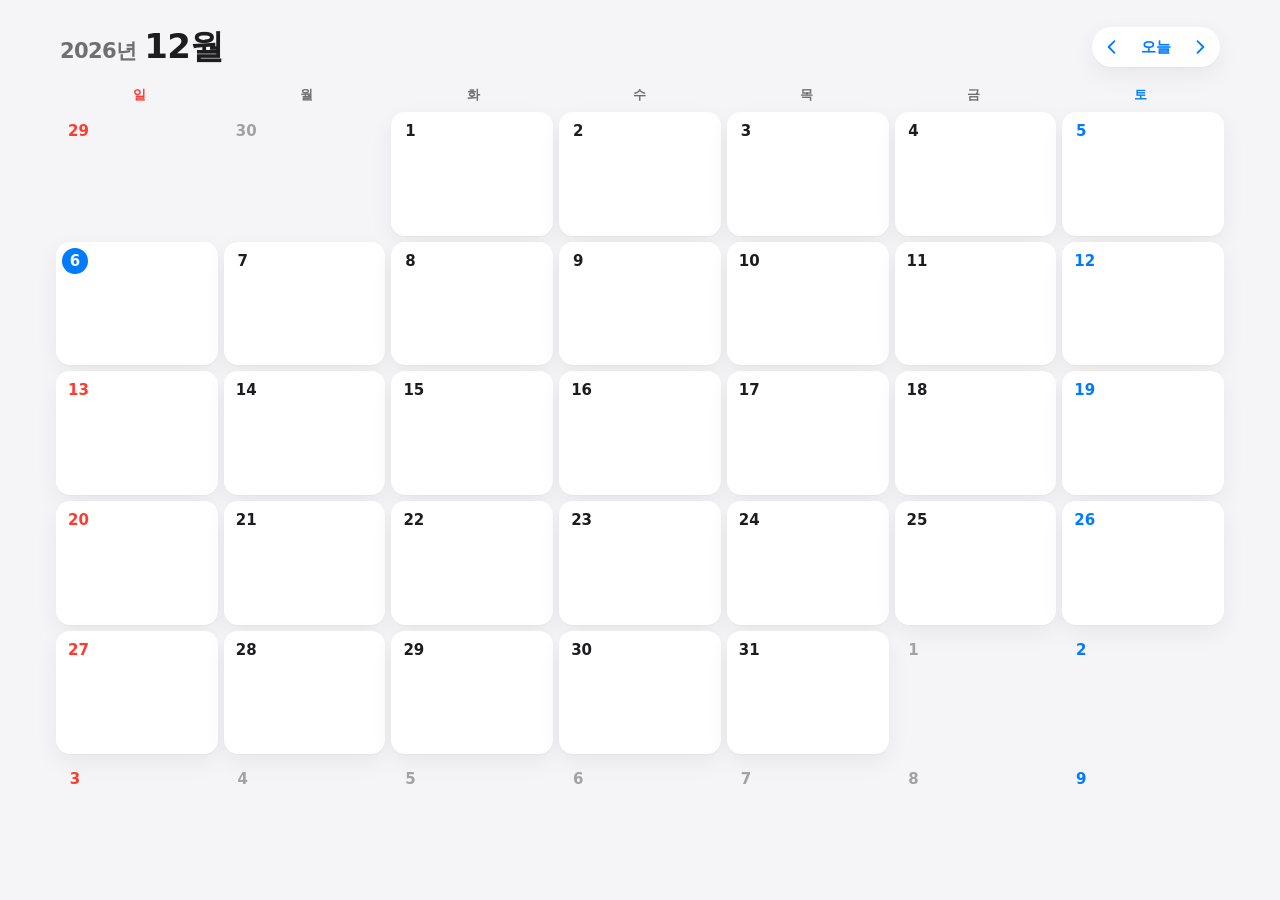
==== index.html @ f5ebaefb "Add Time Table v1: calendar with expanding day timeline and stacks - Month calendar; tapping a date " ====
<!doctype html>
<html lang="ko">
<head>
  <meta charset="utf-8">
  <meta name="viewport" content="width=device-width, initial-scale=1, viewport-fit=cover">
  <meta name="theme-color" content="#f5f5f7" media="(prefers-color-scheme: light)">
  <meta name="theme-color" content="#000000" media="(prefers-color-scheme: dark)">
  <meta name="apple-mobile-web-app-capable" content="yes">
  <meta name="mobile-web-app-capable" content="yes">
  <meta name="apple-mobile-web-app-status-bar-style" content="default">
  <meta name="apple-mobile-web-app-title" content="Time Table">
  <title>Time Table</title>
  <link rel="manifest" href="manifest.webmanifest">
  <link rel="icon" href="icons/icon-192.png" type="image/png">
  <link rel="apple-touch-icon" href="icons/icon-180.png">
  <link rel="stylesheet" href="styles.css">
</head>
<body>
  <!-- 달력 화면 -->
  <main id="calendar" class="calendar">
    <header class="cal-header">
      <h1 class="cal-title"><span id="cal-year"></span><span id="cal-month"></span></h1>
      <div class="segmented" role="group" aria-label="달 이동">
        <button type="button" id="prev-month" class="seg-btn" aria-label="이전 달">
          <svg viewBox="0 0 24 24" aria-hidden="true"><path d="M15 5l-7 7 7 7"/></svg>
        </button>
        <button type="button" id="today-btn" class="seg-btn seg-text">오늘</button>
        <button type="button" id="next-month" class="seg-btn" aria-label="다음 달">
          <svg viewBox="0 0 24 24" aria-hidden="true"><path d="M9 5l7 7-7 7"/></svg>
        </button>
      </div>
    </header>
    <div class="weekdays" aria-hidden="true">
      <span class="sun">일</span><span>월</span><span>화</span><span>수</span><span>목</span><span>금</span><span class="sat">토</span>
    </div>
    <div id="grid" class="grid" role="grid"></div>
  </main>

  <!-- 하루 화면 -->
  <section id="day" class="day" hidden role="dialog" aria-modal="true" aria-labelledby="day-date">
    <div id="day-inner" class="day-inner">
      <header class="day-header">
        <button type="button" id="day-back" class="back-btn">
          <svg viewBox="0 0 24 24" aria-hidden="true"><path d="M15 5l-7 7 7 7"/></svg>
          <span id="day-back-label">달력</span>
        </button>
        <div class="day-nav">
          <button type="button" id="prev-day" class="round-btn" aria-label="전날">
            <svg viewBox="0 0 24 24" aria-hidden="true"><path d="M15 5l-7 7 7 7"/></svg>
          </button>
          <button type="button" id="next-day" class="round-btn" aria-label="다음날">
            <svg viewBox="0 0 24 24" aria-hidden="true"><path d="M9 5l7 7-7 7"/></svg>
          </button>
        </div>
      </header>
      <div class="day-heading">
        <p id="day-weekday" class="day-weekday"></p>
        <h2 id="day-date" class="day-date"></h2>
        <div class="day-meta">
          <label class="pill">
            <span>시작</span>
            <input type="time" id="day-start" step="300">
          </label>
          <span id="day-summary" class="day-summary"></span>
        </div>
      </div>
      <div id="timeline-scroll" class="timeline-scroll">
        <div id="timeline" class="timeline">
          <div id="hours" class="hours"></div>
          <div id="stacks" class="stacks"></div>
          <div id="now-line" class="now-line" hidden></div>
        </div>
      </div>
      <button type="button" id="add-stack" class="fab" aria-label="스택 추가">
        <svg viewBox="0 0 24 24" aria-hidden="true"><path d="M12 5v14M5 12h14"/></svg>
      </button>
    </div>
  </section>

  <!-- 스택 입력 시트 -->
  <div id="sheet-backdrop" class="sheet-backdrop" hidden></div>
  <form id="sheet" class="sheet" hidden autocomplete="off" aria-labelledby="sheet-title">
    <div class="grabber" aria-hidden="true"></div>
    <header class="sheet-header">
      <button type="button" id="sheet-cancel" class="text-btn">취소</button>
      <h3 id="sheet-title">새 스택</h3>
      <button type="submit" id="sheet-save" class="text-btn strong">추가</button>
    </header>

    <div class="group">
      <input id="stack-name" class="name-input" maxlength="40" placeholder="일정 이름" enterkeyhint="done" required>
    </div>

    <p class="group-label">걸리는 시간</p>
    <div class="group">
      <div class="duration">
        <button type="button" id="dur-minus" class="round-btn" aria-label="5분 줄이기">
          <svg viewBox="0 0 24 24" aria-hidden="true"><path d="M5 12h14"/></svg>
        </button>
        <output id="dur-out" class="dur-out" aria-live="polite"></output>
        <button type="button" id="dur-plus" class="round-btn" aria-label="5분 늘리기">
          <svg viewBox="0 0 24 24" aria-hidden="true"><path d="M12 5v14M5 12h14"/></svg>
        </button>
      </div>
      <div id="dur-chips" class="chips"></div>
    </div>

    <p class="group-label">색상</p>
    <div class="group">
      <div id="colors" class="colors" role="radiogroup" aria-label="색상"></div>
    </div>

    <div id="edit-actions" class="edit-actions" hidden>
      <div class="group row">
        <button type="button" id="move-up" class="row-btn">위로 옮기기</button>
        <button type="button" id="move-down" class="row-btn">아래로 옮기기</button>
      </div>
      <div class="group">
        <button type="button" id="delete-stack" class="row-btn danger">스택 삭제</button>
      </div>
    </div>
  </form>

  <script src="store.js"></script>
  <script src="app.js"></script>
</body>
</html>
---- styles.css ----
:root {
  --bg: #f5f5f7;
  --surface: #ffffff;
  --surface-2: #f2f2f7;
  --text: #1d1d1f;
  --text-2: #6e6e73;
  --text-3: #a1a1a6;
  --line: rgba(60, 60, 67, 0.12);
  --line-strong: rgba(60, 60, 67, 0.22);
  --accent: #007aff;
  --danger: #ff3b30;
  --sun: #ff3b30;
  --sat: #007aff;
  --shadow: 0 1px 2px rgba(0, 0, 0, 0.04), 0 8px 24px rgba(0, 0, 0, 0.06);
  --shadow-lg: 0 10px 40px rgba(0, 0, 0, 0.18);
  --glass: rgba(255, 255, 255, 0.72);
  --backdrop: rgba(0, 0, 0, 0.25);

  --r-sm: 10px;
  --r-md: 14px;
  --r-lg: 20px;
  --r-xl: 28px;

  --hour: 64px;
  --gutter: 58px;

  --safe-t: env(safe-area-inset-top, 0px);
  --safe-b: env(safe-area-inset-bottom, 0px);
  --safe-l: env(safe-area-inset-left, 0px);
  --safe-r: env(safe-area-inset-right, 0px);

  color-scheme: light dark;
}

@media (prefers-color-scheme: dark) {
  :root {
    --bg: #000000;
    --surface: #1c1c1e;
    --surface-2: #2c2c2e;
    --text: #f5f5f7;
    --text-2: #98989d;
    --text-3: #636366;
    --line: rgba(84, 84, 88, 0.45);
    --line-strong: rgba(84, 84, 88, 0.7);
    --accent: #0a84ff;
    --danger: #ff453a;
    --sun: #ff453a;
    --sat: #0a84ff;
    --shadow: 0 1px 2px rgba(0, 0, 0, 0.4), 0 8px 24px rgba(0, 0, 0, 0.3);
    --shadow-lg: 0 10px 40px rgba(0, 0, 0, 0.6);
    --glass: rgba(28, 28, 30, 0.72);
    --backdrop: rgba(0, 0, 0, 0.5);
  }
}

* { box-sizing: border-box; }

html, body {
  margin: 0;
  height: 100%;
  background: var(--bg);
  color: var(--text);
  font-family: -apple-system, BlinkMacSystemFont, "SF Pro Text", "Apple SD Gothic Neo", "Pretendard", "Malgun Gothic", system-ui, sans-serif;
  -webkit-font-smoothing: antialiased;
  -webkit-tap-highlight-color: transparent;
  overscroll-behavior: none;
}

body { overflow: hidden; }

button, input, output {
  font: inherit;
  color: inherit;
}

button {
  border: 0;
  background: none;
  padding: 0;
  cursor: pointer;
  touch-action: manipulation;
}

svg {
  width: 20px;
  height: 20px;
  fill: none;
  stroke: currentColor;
  stroke-width: 2.2;
  stroke-linecap: round;
  stroke-linejoin: round;
}

[hidden] { display: none !important; }

/* ───────── 달력 ───────── */

.calendar {
  position: fixed;
  inset: 0;
  display: flex;
  flex-direction: column;
  padding: calc(var(--safe-t) + 20px) calc(var(--safe-r) + 16px) calc(var(--safe-b) + 16px) calc(var(--safe-l) + 16px);
  max-width: 1200px;
  margin: 0 auto;
  transform-origin: 50% 40%;
}

.cal-header {
  display: flex;
  align-items: center;
  justify-content: space-between;
  gap: 12px;
  padding: 4px 4px 16px;
}

.cal-title {
  margin: 0;
  font-size: 34px;
  font-weight: 700;
  letter-spacing: -0.02em;
  display: flex;
  align-items: baseline;
  gap: 8px;
}

#cal-year {
  color: var(--text-2);
  font-weight: 600;
  font-size: 0.62em;
}

.segmented {
  display: flex;
  align-items: center;
  background: var(--surface);
  border-radius: 999px;
  box-shadow: var(--shadow);
  padding: 3px;
}

.seg-btn {
  height: 34px;
  min-width: 34px;
  border-radius: 999px;
  display: grid;
  place-items: center;
  color: var(--accent);
  transition: background-color 0.2s, transform 0.2s;
}
.seg-btn:active { transform: scale(0.92); background: var(--surface-2); }
.seg-text { padding: 0 12px; font-weight: 600; font-size: 15px; }

.weekdays {
  display: grid;
  grid-template-columns: repeat(7, 1fr);
  padding: 0 0 8px;
  font-size: 13px;
  font-weight: 600;
  color: var(--text-2);
  text-align: center;
}
.weekdays .sun { color: var(--sun); }
.weekdays .sat { color: var(--sat); }

.grid {
  flex: 1;
  min-height: 0;
  display: grid;
  grid-template-columns: repeat(7, 1fr);
  grid-template-rows: repeat(6, 1fr);
  gap: 6px;
}

.cell {
  position: relative;
  min-width: 0;
  min-height: 0;
  display: flex;
  flex-direction: column;
  align-items: stretch;
  gap: 3px;
  padding: 6px;
  border-radius: var(--r-md);
  background: var(--surface);
  box-shadow: var(--shadow);
  text-align: left;
  overflow: hidden;
  transition: transform 0.25s cubic-bezier(0.32, 0.72, 0, 1), box-shadow 0.25s;
}
.cell:hover { box-shadow: 0 2px 4px rgba(0,0,0,0.05), 0 12px 28px rgba(0,0,0,0.1); }
.cell:active { transform: scale(0.95); }
.cell.outside { background: transparent; box-shadow: none; }
.cell.outside .num { color: var(--text-3); }
.cell.outside:hover { background: var(--surface); }

.num {
  align-self: flex-start;
  min-width: 26px;
  height: 26px;
  padding: 0 6px;
  border-radius: 999px;
  display: grid;
  place-items: center;
  font-size: 15px;
  font-weight: 600;
  font-variant-numeric: tabular-nums;
}
.cell.sun .num { color: var(--sun); }
.cell.sat .num { color: var(--sat); }
.cell.today .num { background: var(--accent); color: #fff; }
.cell.outside.today .num { opacity: 0.6; }

.chips-mini {
  flex: 1;
  display: flex;
  flex-direction: column;
  gap: 2px;
  min-height: 0;
  overflow: hidden;
}

.mini {
  display: flex;
  align-items: center;
  gap: 4px;
  font-size: 11px;
  line-height: 16px;
  padding: 0 5px;
  border-radius: 5px;
  background: color-mix(in srgb, var(--c) 16%, transparent);
  color: color-mix(in srgb, var(--c) 70%, var(--text));
  white-space: nowrap;
  overflow: hidden;
  text-overflow: ellipsis;
  flex-shrink: 0;
}
.mini-more { font-size: 11px; color: var(--text-2); padding-left: 5px; }

.dots { display: none; gap: 3px; justify-content: center; flex-wrap: wrap; }
.dot { width: 6px; height: 6px; border-radius: 50%; background: var(--c); }

@media (max-width: 640px) {
  .cal-title { font-size: 30px; }
  .grid { gap: 4px; }
  .cell { padding: 5px 2px; align-items: center; border-radius: 12px; }
  .num { align-self: center; font-size: 16px; }
  .chips-mini { display: none; }
  .dots { display: flex; }
}

/* ───────── 하루 화면 ───────── */

.day {
  position: fixed;
  inset: 0;
  z-index: 10;
  background: var(--surface);
  will-change: clip-path;
}

@media (min-width: 900px) {
  .day {
    inset: 20px;
    max-width: 920px;
    margin: 0 auto;
    border-radius: var(--r-xl);
    box-shadow: var(--shadow-lg);
    overflow: hidden;
  }
}

.day-inner {
  position: absolute;
  inset: 0;
  display: flex;
  flex-direction: column;
  will-change: transform, opacity;
}

.day-header {
  display: flex;
  align-items: center;
  justify-content: space-between;
  padding: calc(var(--safe-t) + 10px) calc(var(--safe-r) + 12px) 0 calc(var(--safe-l) + 8px);
}

.back-btn {
  display: flex;
  align-items: center;
  gap: 2px;
  height: 40px;
  padding: 0 10px 0 4px;
  border-radius: 999px;
  color: var(--accent);
  font-size: 17px;
  transition: background-color 0.2s;
}
.back-btn svg { width: 24px; height: 24px; }
.back-btn:active { background: var(--surface-2); }

.day-nav { display: flex; gap: 8px; }

.round-btn {
  width: 36px;
  height: 36px;
  border-radius: 50%;
  display: grid;
  place-items: center;
  background: var(--surface-2);
  color: var(--accent);
  transition: transform 0.2s cubic-bezier(0.32, 0.72, 0, 1), background-color 0.2s;
}
.round-btn:active { transform: scale(0.88); }
.round-btn:disabled { color: var(--text-3); cursor: default; }

.day-heading {
  padding: 6px calc(var(--safe-r) + 20px) 14px calc(var(--safe-l) + 20px);
  border-bottom: 1px solid var(--line);
}

.day-weekday {
  margin: 0;
  font-size: 15px;
  font-weight: 600;
  color: var(--accent);
}
.day-weekday.sun { color: var(--sun); }

.day-date {
  margin: 2px 0 10px;
  font-size: 32px;
  font-weight: 700;
  letter-spacing: -0.02em;
}

.day-meta {
  display: flex;
  align-items: center;
  gap: 10px;
  flex-wrap: wrap;
  font-size: 14px;
  color: var(--text-2);
}

.pill {
  display: inline-flex;
  align-items: center;
  gap: 6px;
  height: 32px;
  padding: 0 4px 0 12px;
  border-radius: 999px;
  background: var(--surface-2);
  color: var(--text-2);
  font-weight: 500;
}
.pill input {
  border: 0;
  background: transparent;
  color: var(--text);
  font-weight: 600;
  font-size: 16px;
  font-variant-numeric: tabular-nums;
  padding: 0 6px;
  height: 28px;
  border-radius: 999px;
  outline: none;
}
.pill input:focus-visible { background: var(--surface); }

.timeline-scroll {
  position: relative;
  flex: 1;
  min-height: 0;
  overflow-y: auto;
  -webkit-overflow-scrolling: touch;
  overscroll-behavior: contain;
}

.timeline {
  position: relative;
  margin: 0 calc(var(--safe-r) + 12px) 0 calc(var(--safe-l) + 0px);
  padding-bottom: calc(var(--safe-b) + 110px);
}

.hours { position: relative; }

.hour {
  position: relative;
  height: var(--hour);
}
.hour::before {
  content: "";
  position: absolute;
  left: var(--gutter);
  right: 0;
  top: 0;
  border-top: 1px solid var(--line);
}
.hour::after {
  content: "";
  position: absolute;
  left: var(--gutter);
  right: 0;
  top: 50%;
  border-top: 1px dashed var(--line);
  opacity: 0.6;
}
.hour span {
  position: absolute;
  top: -8px;
  left: 0;
  width: calc(var(--gutter) - 10px);
  text-align: right;
  font-size: 12px;
  font-weight: 500;
  color: var(--text-3);
  font-variant-numeric: tabular-nums;
}
.hour:first-child span { top: 2px; }

.stacks {
  position: absolute;
  top: 0;
  left: calc(var(--gutter) + 6px);
  right: 0;
}

.stack {
  position: absolute;
  left: 0;
  right: 0;
  padding: 2px 0;
  transition: top 0.45s cubic-bezier(0.32, 0.72, 0, 1), height 0.45s cubic-bezier(0.32, 0.72, 0, 1);
}

.stack-card {
  position: relative;
  width: 100%;
  height: 100%;
  display: flex;
  flex-direction: column;
  justify-content: flex-start;
  gap: 1px;
  padding: 6px 12px 6px 14px;
  border-radius: var(--r-sm);
  background: color-mix(in srgb, var(--c) 18%, var(--surface));
  color: color-mix(in srgb, var(--c) 62%, var(--text));
  text-align: left;
  overflow: hidden;
  transition: transform 0.25s cubic-bezier(0.32, 0.72, 0, 1), filter 0.2s;
}
.stack-card::before {
  content: "";
  position: absolute;
  left: 4px;
  top: 4px;
  bottom: 4px;
  width: 4px;
  border-radius: 4px;
  background: var(--c);
}
.stack-card:hover { filter: brightness(0.98); }
.stack-card:active { transform: scale(0.98); }

.stack-name {
  font-size: 15px;
  font-weight: 600;
  line-height: 1.25;
  white-space: nowrap;
  overflow: hidden;
  text-overflow: ellipsis;
}
.stack-time {
  font-size: 12px;
  font-weight: 500;
  opacity: 0.8;
  font-variant-numeric: tabular-nums;
  white-space: nowrap;
}
.stack.compact .stack-card {
  flex-direction: row;
  align-items: center;
  gap: 8px;
  padding-top: 0;
  padding-bottom: 0;
}
.stack.compact .stack-name { font-size: 13px; }
.stack.tiny .stack-time { display: none; }
.stack.tiny .stack-name { font-size: 12px; line-height: 1; }

.now-line {
  position: absolute;
  left: calc(var(--gutter) - 4px);
  right: 0;
  height: 0;
  border-top: 2px solid var(--danger);
  z-index: 2;
  pointer-events: none;
}
.now-line::before {
  content: "";
  position: absolute;
  left: -4px;
  top: -6px;
  width: 10px;
  height: 10px;
  border-radius: 50%;
  background: var(--danger);
}

.empty-hint {
  position: absolute;
  left: 0;
  right: 0;
  padding: 14px;
  border: 1.5px dashed var(--line-strong);
  border-radius: var(--r-sm);
  color: var(--text-2);
  font-size: 14px;
  text-align: center;
}

.fab {
  position: absolute;
  right: calc(var(--safe-r) + 20px);
  bottom: calc(var(--safe-b) + 24px);
  width: 60px;
  height: 60px;
  border-radius: 50%;
  display: grid;
  place-items: center;
  background: var(--accent);
  color: #fff;
  box-shadow: 0 6px 20px color-mix(in srgb, var(--accent) 45%, transparent);
  transition: transform 0.3s cubic-bezier(0.32, 0.72, 0, 1);
  z-index: 3;
}
.fab svg { width: 28px; height: 28px; stroke-width: 2.6; }
.fab:hover { transform: scale(1.05); }
.fab:active { transform: scale(0.9); }

/* ───────── 시트 ───────── */

.sheet-backdrop {
  position: fixed;
  inset: 0;
  z-index: 20;
  background: var(--backdrop);
}

.sheet {
  position: fixed;
  z-index: 21;
  left: 0;
  right: 0;
  bottom: 0;
  max-width: 520px;
  margin: 0 auto;
  max-height: calc(100% - var(--safe-t) - 24px);
  overflow-y: auto;
  padding: 8px calc(var(--safe-r) + 16px) calc(var(--safe-b) + 20px) calc(var(--safe-l) + 16px);
  background: var(--bg);
  border-radius: var(--r-xl) var(--r-xl) 0 0;
  box-shadow: var(--shadow-lg);
  will-change: transform;
}

@media (min-width: 640px) {
  .sheet {
    top: 50%;
    bottom: auto;
    border-radius: var(--r-xl);
    padding-bottom: 20px;
    transform: translateY(-50%);
  }
  .grabber { display: none; }
}

.grabber {
  width: 36px;
  height: 5px;
  margin: 0 auto 6px;
  border-radius: 3px;
  background: var(--line-strong);
}

.sheet-header {
  display: grid;
  grid-template-columns: 1fr auto 1fr;
  align-items: center;
  padding: 6px 0 14px;
}
.sheet-header h3 {
  margin: 0;
  font-size: 17px;
  font-weight: 600;
}
.text-btn {
  justify-self: start;
  height: 36px;
  padding: 0 4px;
  color: var(--accent);
  font-size: 17px;
}
.text-btn.strong { justify-self: end; font-weight: 600; }
.text-btn:disabled { color: var(--text-3); cursor: default; }

.group {
  background: var(--surface);
  border-radius: var(--r-md);
  padding: 12px;
  margin-bottom: 14px;
}
.group.row { display: flex; padding: 0; }
.group.row .row-btn + .row-btn { border-left: 1px solid var(--line); }

.group-label {
  margin: 0 0 6px 14px;
  font-size: 13px;
  color: var(--text-2);
}

.name-input {
  width: 100%;
  border: 0;
  background: transparent;
  font-size: 17px;
  padding: 4px 2px;
  outline: none;
}
.name-input::placeholder { color: var(--text-3); }

.duration {
  display: flex;
  align-items: center;
  justify-content: space-between;
  gap: 12px;
  padding: 2px 0 12px;
}
.dur-out {
  font-size: 28px;
  font-weight: 700;
  letter-spacing: -0.01em;
  font-variant-numeric: tabular-nums;
}

.chips {
  display: flex;
  flex-wrap: wrap;
  gap: 6px;
}
.chip {
  height: 32px;
  padding: 0 12px;
  border-radius: 999px;
  background: var(--surface-2);
  font-size: 14px;
  font-weight: 500;
  transition: background-color 0.2s, color 0.2s, transform 0.2s cubic-bezier(0.32, 0.72, 0, 1);
}
.chip:active { transform: scale(0.93); }
.chip[aria-pressed="true"] { background: var(--accent); color: #fff; }

.colors {
  display: flex;
  flex-wrap: wrap;
  gap: 12px;
  justify-content: space-between;
}
.swatch {
  width: 32px;
  height: 32px;
  border-radius: 50%;
  background: var(--c);
  position: relative;
  transition: transform 0.25s cubic-bezier(0.32, 0.72, 0, 1);
}
.swatch:active { transform: scale(0.88); }
.swatch[aria-checked="true"]::after {
  content: "";
  position: absolute;
  inset: -4px;
  border-radius: 50%;
  border: 2.5px solid var(--c);
}

.row-btn {
  flex: 1;
  width: 100%;
  height: 46px;
  font-size: 16px;
  color: var(--accent);
  border-radius: var(--r-md);
}
.row-btn:active { background: var(--surface-2); }
.row-btn:disabled { color: var(--text-3); }
.row-btn.danger { color: var(--danger); font-weight: 500; }

@media (prefers-reduced-motion: reduce) {
  *, *::before, *::after { transition-duration: 0.01ms !important; }
}
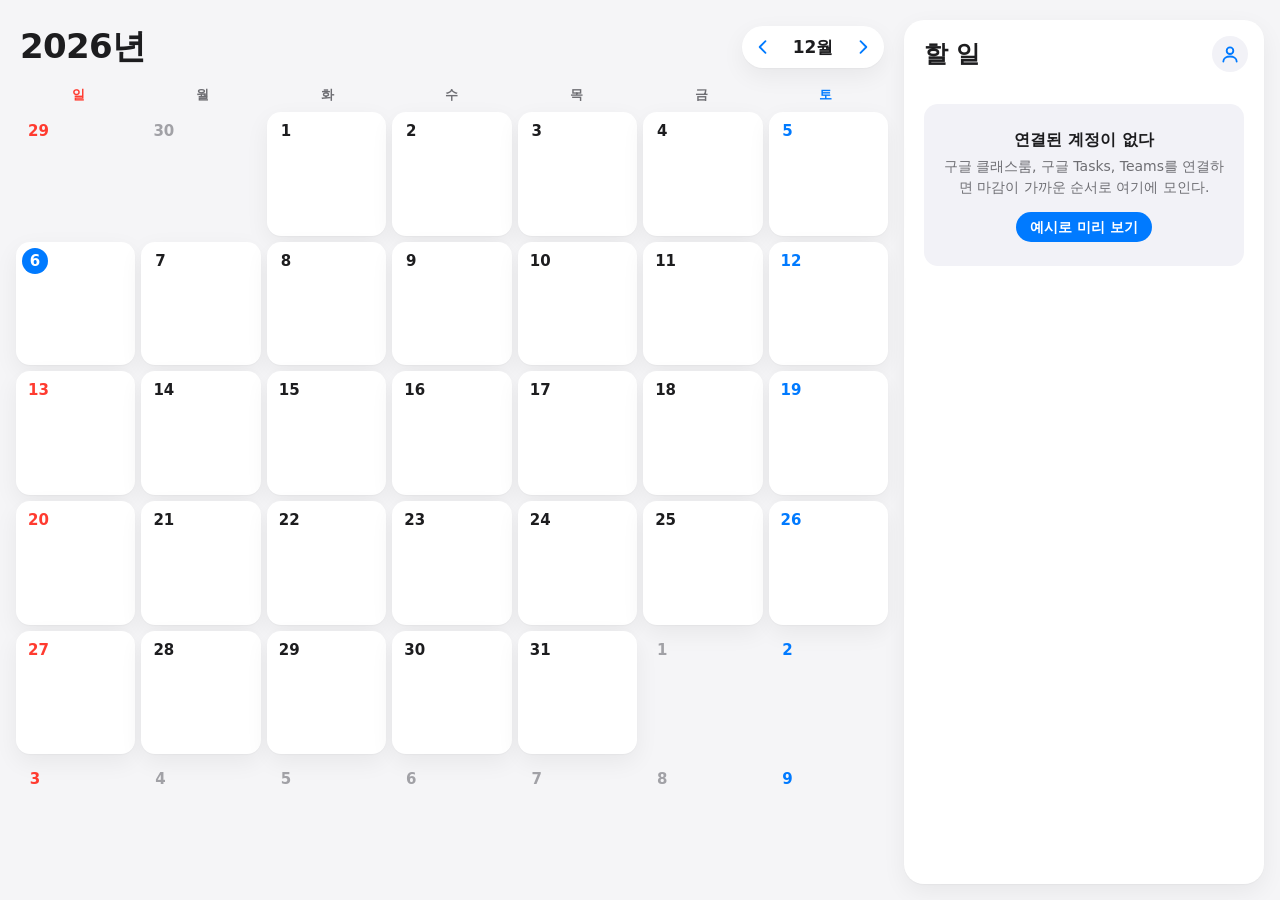
==== commit c1a1d14f: "Rework UI: split layout, floating day window, draggable stacks, wheel pickers - Calendar on the left" ====
--- a/index.html
+++ b/index.html
@@ -16,66 +16,97 @@
   <link rel="stylesheet" href="styles.css">
 </head>
 <body>
-  <!-- 달력 화면 -->
-  <main id="calendar" class="calendar">
-    <header class="cal-header">
-      <h1 class="cal-title"><span id="cal-year"></span><span id="cal-month"></span></h1>
-      <div class="segmented" role="group" aria-label="달 이동">
-        <button type="button" id="prev-month" class="seg-btn" aria-label="이전 달">
-          <svg viewBox="0 0 24 24" aria-hidden="true"><path d="M15 5l-7 7 7 7"/></svg>
-        </button>
-        <button type="button" id="today-btn" class="seg-btn seg-text">오늘</button>
-        <button type="button" id="next-month" class="seg-btn" aria-label="다음 달">
-          <svg viewBox="0 0 24 24" aria-hidden="true"><path d="M9 5l7 7-7 7"/></svg>
-        </button>
-      </div>
-    </header>
-    <div class="weekdays" aria-hidden="true">
-      <span class="sun">일</span><span>월</span><span>화</span><span>수</span><span>목</span><span>금</span><span class="sat">토</span>
-    </div>
-    <div id="grid" class="grid" role="grid"></div>
-  </main>
-
-  <!-- 하루 화면 -->
-  <section id="day" class="day" hidden role="dialog" aria-modal="true" aria-labelledby="day-date">
-    <div id="day-inner" class="day-inner">
-      <header class="day-header">
-        <button type="button" id="day-back" class="back-btn">
-          <svg viewBox="0 0 24 24" aria-hidden="true"><path d="M15 5l-7 7 7 7"/></svg>
-          <span id="day-back-label">달력</span>
-        </button>
-        <div class="day-nav">
-          <button type="button" id="prev-day" class="round-btn" aria-label="전날">
+  <div id="app" class="app" data-tab="calendar">
+    <!-- 왼쪽: 달력 -->
+    <main id="calendar" class="pane calendar">
+      <header class="cal-header">
+        <h1 id="cal-year" class="cal-title"></h1>
+        <div class="segmented" role="group" aria-label="달 이동">
+          <button type="button" id="prev-month" class="seg-btn" aria-label="이전 달">
             <svg viewBox="0 0 24 24" aria-hidden="true"><path d="M15 5l-7 7 7 7"/></svg>
           </button>
-          <button type="button" id="next-day" class="round-btn" aria-label="다음날">
+          <button type="button" id="month-label" class="seg-btn seg-text" title="이번 달로"></button>
+          <button type="button" id="next-month" class="seg-btn" aria-label="다음 달">
             <svg viewBox="0 0 24 24" aria-hidden="true"><path d="M9 5l7 7-7 7"/></svg>
           </button>
         </div>
       </header>
-      <div class="day-heading">
-        <p id="day-weekday" class="day-weekday"></p>
-        <h2 id="day-date" class="day-date"></h2>
-        <div class="day-meta">
-          <label class="pill">
-            <span>시작</span>
-            <input type="time" id="day-start" step="300">
-          </label>
-          <span id="day-summary" class="day-summary"></span>
-        </div>
+      <div class="weekdays" aria-hidden="true">
+        <span class="sun">일</span><span>월</span><span>화</span><span>수</span><span>목</span><span>금</span><span class="sat">토</span>
       </div>
+      <div id="grid" class="grid" role="grid"></div>
+    </main>
+
+    <!-- 오른쪽: 할 일 -->
+    <aside id="tasks" class="pane tasks">
+      <header class="tasks-header">
+        <h2 class="tasks-title">할 일</h2>
+        <button type="button" id="accounts-btn" class="round-btn" aria-label="계정 연결" aria-expanded="false">
+          <svg viewBox="0 0 24 24" aria-hidden="true"><circle cx="12" cy="8" r="4"/><path d="M4 21c0-4 4-6 8-6s8 2 8 6"/></svg>
+        </button>
+      </header>
+      <div id="accounts" class="accounts" hidden></div>
+      <div id="task-list" class="task-list"></div>
+    </aside>
+  </div>
+
+  <!-- 폰에서 왼쪽/오른쪽 전환 -->
+  <nav class="tabbar" role="tablist" aria-label="화면 전환">
+    <button type="button" role="tab" data-tab="calendar" aria-selected="true">캘린더</button>
+    <button type="button" role="tab" data-tab="tasks" aria-selected="false">할 일</button>
+  </nav>
+
+  <!-- 하루 시간표 창 -->
+  <section id="win" class="win" hidden role="dialog" aria-labelledby="win-date">
+    <header id="win-titlebar" class="win-titlebar">
+      <div class="win-nav">
+        <button type="button" id="prev-day" class="tb-btn" aria-label="전날">
+          <svg viewBox="0 0 24 24" aria-hidden="true"><path d="M15 5l-7 7 7 7"/></svg>
+        </button>
+        <button type="button" id="next-day" class="tb-btn" aria-label="다음날">
+          <svg viewBox="0 0 24 24" aria-hidden="true"><path d="M9 5l7 7-7 7"/></svg>
+        </button>
+      </div>
+      <div class="win-heading">
+        <h2 id="win-date" class="win-date"></h2>
+        <p id="win-summary" class="win-summary"></p>
+      </div>
+      <div class="win-controls">
+        <button type="button" id="win-min" class="tb-btn" aria-label="최소화" title="최소화">
+          <svg viewBox="0 0 24 24" aria-hidden="true"><path d="M6 12h12"/></svg>
+        </button>
+        <button type="button" id="win-close" class="tb-btn close" aria-label="닫기" title="닫기">
+          <svg viewBox="0 0 24 24" aria-hidden="true"><path d="M7 7l10 10M17 7L7 17"/></svg>
+        </button>
+      </div>
+    </header>
+    <div id="win-body" class="win-body">
       <div id="timeline-scroll" class="timeline-scroll">
         <div id="timeline" class="timeline">
           <div id="hours" class="hours"></div>
           <div id="stacks" class="stacks"></div>
+          <div id="deadlines" class="deadlines"></div>
           <div id="now-line" class="now-line" hidden></div>
         </div>
       </div>
+      <div id="drag-tip" class="drag-tip" hidden></div>
       <button type="button" id="add-stack" class="fab" aria-label="스택 추가">
         <svg viewBox="0 0 24 24" aria-hidden="true"><path d="M12 5v14M5 12h14"/></svg>
       </button>
     </div>
+    <div class="rz n" data-dir="n"></div><div class="rz s" data-dir="s"></div>
+    <div class="rz e" data-dir="e"></div><div class="rz w" data-dir="w"></div>
+    <div class="rz ne" data-dir="ne"></div><div class="rz nw" data-dir="nw"></div>
+    <div class="rz se" data-dir="se"></div><div class="rz sw" data-dir="sw"></div>
   </section>
+
+  <!-- 최소화된 창 -->
+  <div id="dock" class="dock" hidden>
+    <button type="button" id="dock-item" class="dock-item">
+      <svg viewBox="0 0 24 24" aria-hidden="true"><rect x="4" y="5" width="16" height="15" rx="3"/><path d="M4 10h16M9 3v4M15 3v4"/></svg>
+      <span id="dock-label"></span>
+    </button>
+  </div>
 
   <!-- 스택 입력 시트 -->
   <div id="sheet-backdrop" class="sheet-backdrop" hidden></div>
@@ -91,37 +122,41 @@
       <input id="stack-name" class="name-input" maxlength="40" placeholder="일정 이름" enterkeyhint="done" required>
     </div>
 
-    <p class="group-label">걸리는 시간</p>
-    <div class="group">
-      <div class="duration">
-        <button type="button" id="dur-minus" class="round-btn" aria-label="5분 줄이기">
-          <svg viewBox="0 0 24 24" aria-hidden="true"><path d="M5 12h14"/></svg>
-        </button>
-        <output id="dur-out" class="dur-out" aria-live="polite"></output>
-        <button type="button" id="dur-plus" class="round-btn" aria-label="5분 늘리기">
-          <svg viewBox="0 0 24 24" aria-hidden="true"><path d="M12 5v14M5 12h14"/></svg>
-        </button>
+    <div class="pickers">
+      <div class="picker-block">
+        <p class="group-label">시작</p>
+        <div class="group picker">
+          <div id="start-h" class="wheel" aria-label="시작 시"></div>
+          <span class="wheel-sep">:</span>
+          <div id="start-m" class="wheel" aria-label="시작 분"></div>
+        </div>
       </div>
-      <div id="dur-chips" class="chips"></div>
+      <div class="picker-block">
+        <p class="group-label">걸리는 시간</p>
+        <div class="group picker">
+          <div id="dur-h" class="wheel" aria-label="시간"></div>
+          <span class="wheel-unit">시간</span>
+          <div id="dur-m" class="wheel" aria-label="분"></div>
+          <span class="wheel-unit">분</span>
+        </div>
+      </div>
     </div>
+    <p id="sheet-range" class="sheet-range"></p>
 
     <p class="group-label">색상</p>
     <div class="group">
       <div id="colors" class="colors" role="radiogroup" aria-label="색상"></div>
     </div>
 
-    <div id="edit-actions" class="edit-actions" hidden>
-      <div class="group row">
-        <button type="button" id="move-up" class="row-btn">위로 옮기기</button>
-        <button type="button" id="move-down" class="row-btn">아래로 옮기기</button>
-      </div>
-      <div class="group">
-        <button type="button" id="delete-stack" class="row-btn danger">스택 삭제</button>
-      </div>
+    <div id="edit-actions" class="group" hidden>
+      <button type="button" id="delete-stack" class="row-btn danger">스택 삭제</button>
     </div>
   </form>
 
+  <div id="toast" class="toast" hidden role="status"></div>
+
   <script src="store.js"></script>
+  <script src="sources.js"></script>
   <script src="app.js"></script>
 </body>
 </html>
--- a/styles.css
+++ b/styles.css
@@ -2,6 +2,7 @@
   --bg: #f5f5f7;
   --surface: #ffffff;
   --surface-2: #f2f2f7;
+  --surface-3: #e9e9ee;
   --text: #1d1d1f;
   --text-2: #6e6e73;
   --text-3: #a1a1a6;
@@ -11,10 +12,13 @@
   --danger: #ff3b30;
   --sun: #ff3b30;
   --sat: #007aff;
+  --src-classroom: #1e8e3e;
+  --src-tasks: #1a73e8;
+  --src-teams: #5b5fc7;
   --shadow: 0 1px 2px rgba(0, 0, 0, 0.04), 0 8px 24px rgba(0, 0, 0, 0.06);
+  --shadow-win: 0 0 0 0.5px rgba(0, 0, 0, 0.12), 0 22px 70px rgba(0, 0, 0, 0.22), 0 4px 14px rgba(0, 0, 0, 0.08);
   --shadow-lg: 0 10px 40px rgba(0, 0, 0, 0.18);
-  --glass: rgba(255, 255, 255, 0.72);
-  --backdrop: rgba(0, 0, 0, 0.25);
+  --backdrop: rgba(0, 0, 0, 0.18);
 
   --r-sm: 10px;
   --r-md: 14px;
@@ -22,7 +26,8 @@
   --r-xl: 28px;
 
   --hour: 64px;
-  --gutter: 58px;
+  --gutter: 54px;
+  --ease: cubic-bezier(0.32, 0.72, 0, 1);
 
   --safe-t: env(safe-area-inset-top, 0px);
   --safe-b: env(safe-area-inset-bottom, 0px);
@@ -37,6 +42,7 @@
     --bg: #000000;
     --surface: #1c1c1e;
     --surface-2: #2c2c2e;
+    --surface-3: #3a3a3c;
     --text: #f5f5f7;
     --text-2: #98989d;
     --text-3: #636366;
@@ -46,10 +52,13 @@
     --danger: #ff453a;
     --sun: #ff453a;
     --sat: #0a84ff;
+    --src-classroom: #34c759;
+    --src-tasks: #64a8ff;
+    --src-teams: #8b8fe8;
     --shadow: 0 1px 2px rgba(0, 0, 0, 0.4), 0 8px 24px rgba(0, 0, 0, 0.3);
+    --shadow-win: 0 0 0 0.5px rgba(255, 255, 255, 0.14), 0 22px 70px rgba(0, 0, 0, 0.7);
     --shadow-lg: 0 10px 40px rgba(0, 0, 0, 0.6);
-    --glass: rgba(28, 28, 30, 0.72);
-    --backdrop: rgba(0, 0, 0, 0.5);
+    --backdrop: rgba(0, 0, 0, 0.45);
   }
 }
 
@@ -67,6 +76,8 @@
 }
 
 body { overflow: hidden; }
+body.dragging, body.dragging * { cursor: grabbing !important; user-select: none; -webkit-user-select: none; }
+body.resizing, body.resizing * { user-select: none; -webkit-user-select: none; }
 
 button, input, output {
   font: inherit;
@@ -93,18 +104,86 @@
 
 [hidden] { display: none !important; }
 
-/* ───────── 달력 ───────── */
-
-.calendar {
+.round-btn {
+  width: 36px;
+  height: 36px;
+  border-radius: 50%;
+  display: grid;
+  place-items: center;
+  background: var(--surface-2);
+  color: var(--accent);
+  transition: transform 0.2s var(--ease), background-color 0.2s;
+}
+.round-btn:active { transform: scale(0.88); }
+.round-btn[aria-expanded="true"] { background: var(--accent); color: #fff; }
+
+/* ───────── 전체 배치: 왼쪽 달력 / 오른쪽 할 일 ───────── */
+
+.app {
   position: fixed;
   inset: 0;
   display: flex;
+  gap: 16px;
+  padding: calc(var(--safe-t) + 20px) calc(var(--safe-r) + 16px) calc(var(--safe-b) + 16px) calc(var(--safe-l) + 16px);
+}
+
+.pane { min-width: 0; min-height: 0; }
+.calendar, .win-body, .tabbar, .dock { user-select: none; -webkit-user-select: none; }
+
+.calendar {
+  flex: 1;
+  display: flex;
   flex-direction: column;
-  padding: calc(var(--safe-t) + 20px) calc(var(--safe-r) + 16px) calc(var(--safe-b) + 16px) calc(var(--safe-l) + 16px);
-  max-width: 1200px;
-  margin: 0 auto;
-  transform-origin: 50% 40%;
-}
+}
+
+.tasks {
+  width: 360px;
+  flex-shrink: 0;
+  display: flex;
+  flex-direction: column;
+  background: var(--surface);
+  border-radius: var(--r-lg);
+  box-shadow: var(--shadow);
+  overflow: hidden;
+}
+
+.tabbar { display: none; }
+
+@media (max-width: 899px) {
+  .app { padding-bottom: calc(var(--safe-b) + 76px); }
+  .app[data-tab="calendar"] .tasks { display: none; }
+  .app[data-tab="tasks"] .calendar { display: none; }
+  .tasks { width: auto; flex: 1; }
+  .task-list { padding-bottom: 72px; }
+
+  .tabbar {
+    position: fixed;
+    z-index: 5;
+    left: 50%;
+    bottom: calc(var(--safe-b) + 14px);
+    transform: translateX(-50%);
+    display: flex;
+    padding: 4px;
+    gap: 2px;
+    border-radius: 999px;
+    background: color-mix(in srgb, var(--surface) 82%, transparent);
+    -webkit-backdrop-filter: blur(20px) saturate(1.6);
+    backdrop-filter: blur(20px) saturate(1.6);
+    box-shadow: var(--shadow-lg);
+  }
+  .tabbar button {
+    height: 40px;
+    padding: 0 22px;
+    border-radius: 999px;
+    font-size: 15px;
+    font-weight: 600;
+    color: var(--text-2);
+    transition: background-color 0.25s var(--ease), color 0.25s;
+  }
+  .tabbar button[aria-selected="true"] { background: var(--accent); color: #fff; }
+}
+
+/* ───────── 달력 ───────── */
 
 .cal-header {
   display: flex;
@@ -119,15 +198,6 @@
   font-size: 34px;
   font-weight: 700;
   letter-spacing: -0.02em;
-  display: flex;
-  align-items: baseline;
-  gap: 8px;
-}
-
-#cal-year {
-  color: var(--text-2);
-  font-weight: 600;
-  font-size: 0.62em;
 }
 
 .segmented {
@@ -140,8 +210,8 @@
 }
 
 .seg-btn {
-  height: 34px;
-  min-width: 34px;
+  height: 36px;
+  min-width: 36px;
   border-radius: 999px;
   display: grid;
   place-items: center;
@@ -149,7 +219,14 @@
   transition: background-color 0.2s, transform 0.2s;
 }
 .seg-btn:active { transform: scale(0.92); background: var(--surface-2); }
-.seg-text { padding: 0 12px; font-weight: 600; font-size: 15px; }
+.seg-text {
+  min-width: 64px;
+  padding: 0 10px;
+  font-weight: 700;
+  font-size: 17px;
+  color: var(--text);
+  font-variant-numeric: tabular-nums;
+}
 
 .weekdays {
   display: grid;
@@ -167,8 +244,8 @@
   flex: 1;
   min-height: 0;
   display: grid;
-  grid-template-columns: repeat(7, 1fr);
-  grid-template-rows: repeat(6, 1fr);
+  grid-template-columns: repeat(7, minmax(0, 1fr));
+  grid-template-rows: repeat(6, minmax(0, 1fr));
   gap: 6px;
 }
 
@@ -186,13 +263,14 @@
   box-shadow: var(--shadow);
   text-align: left;
   overflow: hidden;
-  transition: transform 0.25s cubic-bezier(0.32, 0.72, 0, 1), box-shadow 0.25s;
+  transition: transform 0.25s var(--ease), box-shadow 0.25s;
 }
 .cell:hover { box-shadow: 0 2px 4px rgba(0,0,0,0.05), 0 12px 28px rgba(0,0,0,0.1); }
 .cell:active { transform: scale(0.95); }
 .cell.outside { background: transparent; box-shadow: none; }
 .cell.outside .num { color: var(--text-3); }
 .cell.outside:hover { background: var(--surface); }
+.cell.open { box-shadow: 0 0 0 2px var(--accent); }
 
 .num {
   align-self: flex-start;
@@ -221,9 +299,7 @@
 }
 
 .mini {
-  display: flex;
-  align-items: center;
-  gap: 4px;
+  display: block;
   font-size: 11px;
   line-height: 16px;
   padding: 0 5px;
@@ -235,10 +311,19 @@
   text-overflow: ellipsis;
   flex-shrink: 0;
 }
+.mini.due {
+  background: none;
+  padding-left: 3px;
+  border-left: 2px solid var(--c);
+  border-radius: 0;
+  color: var(--c);
+  font-weight: 600;
+}
 .mini-more { font-size: 11px; color: var(--text-2); padding-left: 5px; }
 
 .dots { display: none; gap: 3px; justify-content: center; flex-wrap: wrap; }
 .dot { width: 6px; height: 6px; border-radius: 50%; background: var(--c); }
+.dot.due { border-radius: 1px; width: 8px; height: 3px; margin-top: 1.5px; }
 
 @media (max-width: 640px) {
   .cal-title { font-size: 30px; }
@@ -249,129 +334,297 @@
   .dots { display: flex; }
 }
 
-/* ───────── 하루 화면 ───────── */
-
-.day {
-  position: fixed;
-  inset: 0;
-  z-index: 10;
-  background: var(--surface);
-  will-change: clip-path;
-}
-
-@media (min-width: 900px) {
-  .day {
-    inset: 20px;
-    max-width: 920px;
-    margin: 0 auto;
-    border-radius: var(--r-xl);
-    box-shadow: var(--shadow-lg);
-    overflow: hidden;
-  }
-}
-
-.day-inner {
-  position: absolute;
-  inset: 0;
-  display: flex;
-  flex-direction: column;
-  will-change: transform, opacity;
-}
-
-.day-header {
+/* ───────── 할 일 패널 ───────── */
+
+.tasks-header {
   display: flex;
   align-items: center;
   justify-content: space-between;
-  padding: calc(var(--safe-t) + 10px) calc(var(--safe-r) + 12px) 0 calc(var(--safe-l) + 8px);
-}
-
-.back-btn {
+  padding: 16px 16px 8px 20px;
+}
+.tasks-title {
+  margin: 0;
+  font-size: 24px;
+  font-weight: 700;
+  letter-spacing: -0.01em;
+}
+
+.accounts {
+  margin: 4px 12px 8px;
+  padding: 4px;
+  border-radius: var(--r-md);
+  background: var(--surface-2);
+}
+.account {
   display: flex;
   align-items: center;
-  gap: 2px;
-  height: 40px;
-  padding: 0 10px 0 4px;
-  border-radius: 999px;
-  color: var(--accent);
-  font-size: 17px;
-  transition: background-color 0.2s;
-}
-.back-btn svg { width: 24px; height: 24px; }
-.back-btn:active { background: var(--surface-2); }
-
-.day-nav { display: flex; gap: 8px; }
-
-.round-btn {
-  width: 36px;
-  height: 36px;
-  border-radius: 50%;
+  gap: 10px;
+  padding: 10px;
+}
+.account + .account { border-top: 1px solid var(--line); }
+.account-icon {
+  width: 32px;
+  height: 32px;
+  border-radius: 9px;
   display: grid;
   place-items: center;
+  color: #fff;
+  font-weight: 700;
+  font-size: 15px;
+  flex-shrink: 0;
+}
+.account-text { flex: 1; min-width: 0; }
+.account-name { font-size: 15px; font-weight: 600; }
+.account-sub { font-size: 12px; color: var(--text-2); }
+.pill-btn {
+  height: 30px;
+  padding: 0 14px;
+  border-radius: 999px;
+  background: var(--accent);
+  color: #fff;
+  font-size: 14px;
+  font-weight: 600;
+  transition: transform 0.2s var(--ease);
+}
+.pill-btn:active { transform: scale(0.94); }
+.pill-btn.ghost { background: var(--surface); color: var(--accent); }
+
+.task-list {
+  flex: 1;
+  min-height: 0;
+  overflow-y: auto;
+  padding: 0 12px 16px;
+  overscroll-behavior: contain;
+}
+
+.task-group {
+  position: sticky;
+  top: 0;
+  z-index: 1;
+  margin: 0;
+  padding: 12px 8px 6px;
+  font-size: 13px;
+  font-weight: 600;
+  color: var(--text-2);
+  background: var(--surface);
+}
+.task-group.overdue { color: var(--danger); }
+
+.task {
+  display: flex;
+  gap: 10px;
+  padding: 10px;
+  border-radius: var(--r-sm);
+  transition: background-color 0.2s;
+}
+.task:hover { background: var(--surface-2); }
+
+.task-bar {
+  width: 4px;
+  border-radius: 4px;
+  background: var(--c);
+  flex-shrink: 0;
+}
+.task-main { flex: 1; min-width: 0; }
+.task-title {
+  font-size: 15px;
+  font-weight: 600;
+  line-height: 1.3;
+  overflow: hidden;
+  text-overflow: ellipsis;
+  display: -webkit-box;
+  -webkit-line-clamp: 2;
+  -webkit-box-orient: vertical;
+}
+.task-meta {
+  display: flex;
+  align-items: center;
+  flex-wrap: wrap;
+  gap: 4px 6px;
+  margin-top: 3px;
+  font-size: 12px;
+  color: var(--text-2);
+}
+.badge {
+  padding: 1px 6px;
+  border-radius: 5px;
+  font-size: 11px;
+  font-weight: 600;
+  background: color-mix(in srgb, var(--c) 14%, transparent);
+  color: var(--c);
+}
+.task-due {
+  text-align: right;
+  flex-shrink: 0;
+  font-size: 12px;
+  color: var(--text-2);
+  font-variant-numeric: tabular-nums;
+}
+.task-due strong { display: block; font-size: 14px; color: var(--text); }
+.task.overdue .task-due strong { color: var(--danger); }
+.task.soon .task-due strong { color: #ff9500; }
+
+.empty {
+  margin: 24px 8px;
+  padding: 24px 18px;
+  border-radius: var(--r-md);
   background: var(--surface-2);
-  color: var(--accent);
-  transition: transform 0.2s cubic-bezier(0.32, 0.72, 0, 1), background-color 0.2s;
-}
-.round-btn:active { transform: scale(0.88); }
-.round-btn:disabled { color: var(--text-3); cursor: default; }
-
-.day-heading {
-  padding: 6px calc(var(--safe-r) + 20px) 14px calc(var(--safe-l) + 20px);
+  text-align: center;
+  color: var(--text-2);
+  font-size: 14px;
+  line-height: 1.5;
+}
+.empty strong { display: block; color: var(--text); font-size: 16px; margin-bottom: 4px; }
+.empty .pill-btn { margin-top: 14px; }
+
+.demo-note {
+  margin: 4px 8px 0;
+  padding: 8px 12px;
+  border-radius: var(--r-sm);
+  background: color-mix(in srgb, #ff9500 14%, transparent);
+  color: color-mix(in srgb, #ff9500 70%, var(--text));
+  font-size: 13px;
+  display: flex;
+  align-items: center;
+  justify-content: space-between;
+  gap: 8px;
+}
+.demo-note button { color: var(--accent); font-weight: 600; font-size: 13px; }
+
+/* ───────── 하루 시간표 창 ───────── */
+
+.win {
+  position: fixed;
+  z-index: 10;
+  display: flex;
+  flex-direction: column;
+  min-width: 300px;
+  min-height: 260px;
+  background: var(--surface);
+  border-radius: 16px;
+  box-shadow: var(--shadow-win);
+  transform-origin: 0 0;
+  will-change: transform;
+}
+.win.focus-pulse { animation: pulse 0.45s var(--ease); }
+@keyframes pulse { 50% { transform: scale(1.012); } }
+
+.win-titlebar {
+  display: grid;
+  grid-template-columns: auto 1fr auto;
+  align-items: center;
+  gap: 8px;
+  padding: 8px 8px 8px 10px;
   border-bottom: 1px solid var(--line);
-}
-
-.day-weekday {
+  border-radius: 16px 16px 0 0;
+  background: color-mix(in srgb, var(--surface-2) 55%, var(--surface));
+  cursor: grab;
+  touch-action: none;
+  user-select: none;
+  -webkit-user-select: none;
+}
+
+.win-nav, .win-controls { display: flex; gap: 4px; }
+
+.tb-btn {
+  width: 34px;
+  height: 30px;
+  border-radius: 8px;
+  display: grid;
+  place-items: center;
+  color: var(--text-2);
+  cursor: pointer;
+  transition: background-color 0.15s, color 0.15s, transform 0.15s;
+}
+.tb-btn svg { width: 18px; height: 18px; }
+.tb-btn:hover { background: var(--surface-3); color: var(--text); }
+.tb-btn:active { transform: scale(0.92); }
+.tb-btn.close:hover { background: #e81123; color: #fff; }
+
+.win-heading { min-width: 0; text-align: center; }
+.win-date {
   margin: 0;
   font-size: 15px;
-  font-weight: 600;
-  color: var(--accent);
-}
-.day-weekday.sun { color: var(--sun); }
-
-.day-date {
-  margin: 2px 0 10px;
-  font-size: 32px;
   font-weight: 700;
-  letter-spacing: -0.02em;
-}
-
-.day-meta {
-  display: flex;
-  align-items: center;
-  gap: 10px;
-  flex-wrap: wrap;
-  font-size: 14px;
+  white-space: nowrap;
+  overflow: hidden;
+  text-overflow: ellipsis;
+}
+.win-date .sun { color: var(--sun); }
+.win-date .today { color: var(--accent); }
+.win-summary {
+  margin: 1px 0 0;
+  font-size: 12px;
   color: var(--text-2);
-}
-
-.pill {
-  display: inline-flex;
-  align-items: center;
-  gap: 6px;
-  height: 32px;
-  padding: 0 4px 0 12px;
-  border-radius: 999px;
-  background: var(--surface-2);
-  color: var(--text-2);
-  font-weight: 500;
-}
-.pill input {
-  border: 0;
-  background: transparent;
-  color: var(--text);
-  font-weight: 600;
-  font-size: 16px;
-  font-variant-numeric: tabular-nums;
-  padding: 0 6px;
-  height: 28px;
-  border-radius: 999px;
-  outline: none;
-}
-.pill input:focus-visible { background: var(--surface); }
-
-.timeline-scroll {
+  white-space: nowrap;
+  overflow: hidden;
+  text-overflow: ellipsis;
+}
+
+.win-body {
   position: relative;
   flex: 1;
   min-height: 0;
+  border-radius: 0 0 16px 16px;
+  overflow: hidden;
+}
+
+/* 창 크기 조절 손잡이 */
+.rz { position: absolute; z-index: 4; touch-action: none; }
+.rz.n, .rz.s { left: 12px; right: 12px; height: 10px; cursor: ns-resize; }
+.rz.e, .rz.w { top: 12px; bottom: 12px; width: 10px; cursor: ew-resize; }
+.rz.n { top: -5px; } .rz.s { bottom: -5px; }
+.rz.e { right: -5px; } .rz.w { left: -5px; }
+.rz.ne, .rz.nw, .rz.se, .rz.sw { width: 18px; height: 18px; }
+.rz.ne { top: -6px; right: -6px; cursor: nesw-resize; }
+.rz.sw { bottom: -6px; left: -6px; cursor: nesw-resize; }
+.rz.nw { top: -6px; left: -6px; cursor: nwse-resize; }
+.rz.se { bottom: -6px; right: -6px; cursor: nwse-resize; }
+@media (pointer: coarse) {
+  .rz.n, .rz.s { height: 22px; }
+  .rz.n { top: -11px; } .rz.s { bottom: -11px; }
+  .rz.e, .rz.w { width: 22px; }
+  .rz.e { right: -11px; } .rz.w { left: -11px; }
+  .rz.ne, .rz.nw, .rz.se, .rz.sw { width: 30px; height: 30px; }
+  .rz.ne { top: -12px; right: -12px; } .rz.sw { bottom: -12px; left: -12px; }
+  .rz.nw { top: -12px; left: -12px; } .rz.se { bottom: -12px; right: -12px; }
+}
+
+.dock {
+  position: fixed;
+  z-index: 9;
+  left: 50%;
+  bottom: calc(var(--safe-b) + 18px);
+  transform: translateX(-50%);
+}
+@media (max-width: 899px) {
+  .dock { bottom: calc(var(--safe-b) + 72px); }
+}
+.dock-item {
+  display: flex;
+  align-items: center;
+  gap: 8px;
+  height: 44px;
+  padding: 0 18px 0 14px;
+  border-radius: 999px;
+  background: color-mix(in srgb, var(--surface) 85%, transparent);
+  -webkit-backdrop-filter: blur(20px) saturate(1.6);
+  backdrop-filter: blur(20px) saturate(1.6);
+  box-shadow: var(--shadow-lg);
+  font-size: 15px;
+  font-weight: 600;
+  color: var(--text);
+  transition: transform 0.25s var(--ease);
+}
+.dock-item svg { color: var(--accent); }
+.dock-item:hover { transform: translateY(-2px); }
+.dock-item:active { transform: scale(0.95); }
+
+/* ───────── 타임라인 ───────── */
+
+.timeline-scroll {
+  position: absolute;
+  inset: 0;
   overflow-y: auto;
   -webkit-overflow-scrolling: touch;
   overscroll-behavior: contain;
@@ -379,11 +632,9 @@
 
 .timeline {
   position: relative;
-  margin: 0 calc(var(--safe-r) + 12px) 0 calc(var(--safe-l) + 0px);
-  padding-bottom: calc(var(--safe-b) + 110px);
-}
-
-.hours { position: relative; }
+  margin-right: 12px;
+  padding-bottom: 96px;
+}
 
 .hour {
   position: relative;
@@ -417,21 +668,28 @@
   color: var(--text-3);
   font-variant-numeric: tabular-nums;
 }
-.hour:first-child span { top: 2px; }
-
-.stacks {
+
+.stacks, .deadlines {
   position: absolute;
   top: 0;
-  left: calc(var(--gutter) + 6px);
+  bottom: 96px;
+  left: calc(var(--gutter) + 4px);
   right: 0;
 }
+.deadlines { pointer-events: none; z-index: 3; }
 
 .stack {
   position: absolute;
-  left: 0;
-  right: 0;
-  padding: 2px 0;
-  transition: top 0.45s cubic-bezier(0.32, 0.72, 0, 1), height 0.45s cubic-bezier(0.32, 0.72, 0, 1);
+  padding: 1px 2px;
+  touch-action: pan-y;
+  transition:
+    top 0.4s var(--ease), height 0.4s var(--ease),
+    left 0.4s var(--ease), width 0.4s var(--ease);
+}
+.stack.live { transition: none; z-index: 5; }
+.stack.lifted .stack-card {
+  transform: scale(1.02);
+  box-shadow: 0 10px 28px rgba(0, 0, 0, 0.2);
 }
 
 .stack-card {
@@ -442,13 +700,17 @@
   flex-direction: column;
   justify-content: flex-start;
   gap: 1px;
-  padding: 6px 12px 6px 14px;
+  padding: 5px 10px 5px 13px;
   border-radius: var(--r-sm);
   background: color-mix(in srgb, var(--c) 18%, var(--surface));
   color: color-mix(in srgb, var(--c) 62%, var(--text));
   text-align: left;
   overflow: hidden;
-  transition: transform 0.25s cubic-bezier(0.32, 0.72, 0, 1), filter 0.2s;
+  cursor: pointer;
+  user-select: none;
+  -webkit-user-select: none;
+  -webkit-touch-callout: none;
+  transition: transform 0.25s var(--ease), box-shadow 0.25s var(--ease);
 }
 .stack-card::before {
   content: "";
@@ -460,11 +722,10 @@
   border-radius: 4px;
   background: var(--c);
 }
-.stack-card:hover { filter: brightness(0.98); }
-.stack-card:active { transform: scale(0.98); }
+.stack.selected .stack-card { box-shadow: 0 0 0 2px var(--c); }
 
 .stack-name {
-  font-size: 15px;
+  font-size: 14px;
   font-weight: 600;
   line-height: 1.25;
   white-space: nowrap;
@@ -477,6 +738,8 @@
   opacity: 0.8;
   font-variant-numeric: tabular-nums;
   white-space: nowrap;
+  overflow: hidden;
+  text-overflow: ellipsis;
 }
 .stack.compact .stack-card {
   flex-direction: row;
@@ -489,13 +752,99 @@
 .stack.tiny .stack-time { display: none; }
 .stack.tiny .stack-name { font-size: 12px; line-height: 1; }
 
+/* 스택 손잡이: 위/아래는 시간, 왼쪽/오른쪽은 가로 폭 */
+.sh {
+  position: absolute;
+  z-index: 2;
+  opacity: 0;
+  pointer-events: none;
+  touch-action: none;
+  transition: opacity 0.15s;
+}
+.sh::after {
+  content: "";
+  position: absolute;
+  background: var(--surface);
+  border: 2px solid var(--c);
+  border-radius: 999px;
+}
+.sh.t, .sh.b { left: 20%; right: 20%; height: 14px; cursor: ns-resize; }
+.sh.t { top: -6px; } .sh.b { bottom: -6px; }
+.sh.t::after, .sh.b::after { left: 50%; top: 50%; width: 24px; height: 8px; transform: translate(-50%, -50%); }
+.sh.l, .sh.r { top: 15%; bottom: 15%; width: 14px; cursor: ew-resize; }
+.sh.l { left: -5px; } .sh.r { right: -5px; }
+.sh.l::after, .sh.r::after { top: 50%; left: 50%; width: 8px; height: 24px; max-height: 100%; transform: translate(-50%, -50%); }
+
+@media (hover: hover) {
+  .stack:hover .sh { opacity: 1; pointer-events: auto; }
+}
+.stack.selected .sh { opacity: 1; pointer-events: auto; }
+@media (pointer: coarse) {
+  .sh.t, .sh.b { height: 26px; }
+  .sh.t { top: -12px; } .sh.b { bottom: -12px; }
+  .sh.l, .sh.r { width: 26px; }
+  .sh.l { left: -11px; } .sh.r { right: -11px; }
+}
+
+.drag-tip {
+  position: absolute;
+  z-index: 6;
+  left: 50%;
+  top: 10px;
+  transform: translateX(-50%);
+  padding: 6px 12px;
+  border-radius: 999px;
+  background: var(--text);
+  color: var(--surface);
+  font-size: 13px;
+  font-weight: 600;
+  font-variant-numeric: tabular-nums;
+  pointer-events: none;
+  white-space: nowrap;
+}
+
+/* 과제 마감선 */
+.deadline {
+  position: absolute;
+  left: -6px;
+  right: 0;
+  height: 0;
+  border-top: 2px solid var(--c);
+}
+.deadline::before {
+  content: "";
+  position: absolute;
+  left: -3px;
+  top: -5px;
+  width: 8px;
+  height: 8px;
+  border-radius: 2px;
+  transform: rotate(45deg);
+  background: var(--c);
+}
+.deadline span {
+  position: absolute;
+  right: 0;
+  bottom: 2px;
+  max-width: 75%;
+  padding: 1px 8px;
+  border-radius: 6px 6px 0 6px;
+  background: var(--c);
+  color: #fff;
+  font-size: 11px;
+  font-weight: 600;
+  white-space: nowrap;
+  overflow: hidden;
+  text-overflow: ellipsis;
+}
+
 .now-line {
   position: absolute;
   left: calc(var(--gutter) - 4px);
   right: 0;
   height: 0;
   border-top: 2px solid var(--danger);
-  z-index: 2;
+  z-index: 4;
   pointer-events: none;
 }
 .now-line::before {
@@ -519,24 +868,25 @@
   color: var(--text-2);
   font-size: 14px;
   text-align: center;
+  pointer-events: none;
 }
 
 .fab {
   position: absolute;
-  right: calc(var(--safe-r) + 20px);
-  bottom: calc(var(--safe-b) + 24px);
-  width: 60px;
-  height: 60px;
+  right: 16px;
+  bottom: 16px;
+  width: 54px;
+  height: 54px;
   border-radius: 50%;
   display: grid;
   place-items: center;
   background: var(--accent);
   color: #fff;
   box-shadow: 0 6px 20px color-mix(in srgb, var(--accent) 45%, transparent);
-  transition: transform 0.3s cubic-bezier(0.32, 0.72, 0, 1);
-  z-index: 3;
-}
-.fab svg { width: 28px; height: 28px; stroke-width: 2.6; }
+  transition: transform 0.3s var(--ease);
+  z-index: 7;
+}
+.fab svg { width: 26px; height: 26px; stroke-width: 2.6; }
 .fab:hover { transform: scale(1.05); }
 .fab:active { transform: scale(0.9); }
 
@@ -612,8 +962,6 @@
   padding: 12px;
   margin-bottom: 14px;
 }
-.group.row { display: flex; padding: 0; }
-.group.row .row-btn + .row-btn { border-left: 1px solid var(--line); }
 
 .group-label {
   margin: 0 0 6px 14px;
@@ -631,36 +979,79 @@
 }
 .name-input::placeholder { color: var(--text-3); }
 
-.duration {
+.pickers {
+  display: grid;
+  grid-template-columns: 1fr 1fr;
+  gap: 10px;
+}
+@media (max-width: 380px) {
+  .pickers { grid-template-columns: 1fr; }
+}
+.picker-block .group { margin-bottom: 6px; }
+
+/* 아이폰 알람식 휠 */
+.picker {
+  position: relative;
   display: flex;
   align-items: center;
-  justify-content: space-between;
-  gap: 12px;
-  padding: 2px 0 12px;
-}
-.dur-out {
-  font-size: 28px;
-  font-weight: 700;
-  letter-spacing: -0.01em;
+  justify-content: center;
+  gap: 2px;
+  padding: 6px;
+}
+.picker::before {
+  content: "";
+  position: absolute;
+  left: 6px;
+  right: 6px;
+  top: 50%;
+  height: 36px;
+  transform: translateY(-50%);
+  border-radius: 9px;
+  background: var(--surface-2);
+  pointer-events: none;
+}
+.wheel {
+  position: relative;
+  width: 52px;
+  height: 180px;
+  overflow-y: scroll;
+  scroll-snap-type: y mandatory;
+  scrollbar-width: none;
+  overscroll-behavior: contain;
+  -webkit-mask-image: linear-gradient(transparent, #000 32%, #000 68%, transparent);
+  mask-image: linear-gradient(transparent, #000 32%, #000 68%, transparent);
+  cursor: ns-resize;
+  touch-action: pan-y;
+  user-select: none;
+  -webkit-user-select: none;
+  outline: none;
+}
+.wheel::-webkit-scrollbar { display: none; }
+.wheel.grabbing { scroll-snap-type: none; }
+.wheel:focus-visible { box-shadow: inset 0 0 0 2px var(--accent); border-radius: 9px; }
+.wheel-pad { height: 72px; }
+.wheel-item {
+  height: 36px;
+  display: grid;
+  place-items: center;
+  scroll-snap-align: center;
+  font-size: 21px;
+  font-weight: 500;
   font-variant-numeric: tabular-nums;
-}
-
-.chips {
-  display: flex;
-  flex-wrap: wrap;
-  gap: 6px;
-}
-.chip {
-  height: 32px;
-  padding: 0 12px;
-  border-radius: 999px;
-  background: var(--surface-2);
-  font-size: 14px;
-  font-weight: 500;
-  transition: background-color 0.2s, color 0.2s, transform 0.2s cubic-bezier(0.32, 0.72, 0, 1);
-}
-.chip:active { transform: scale(0.93); }
-.chip[aria-pressed="true"] { background: var(--accent); color: #fff; }
+  color: var(--text-3);
+  transform-origin: 50% 50%;
+}
+.wheel-item.on { color: var(--text); font-weight: 600; }
+.wheel-sep { position: relative; font-size: 21px; font-weight: 600; }
+.wheel-unit { position: relative; font-size: 14px; font-weight: 600; color: var(--text-2); margin-right: 4px; }
+
+.sheet-range {
+  margin: 0 0 14px;
+  text-align: center;
+  font-size: 13px;
+  color: var(--text-2);
+  font-variant-numeric: tabular-nums;
+}
 
 .colors {
   display: flex;
@@ -674,7 +1065,7 @@
   border-radius: 50%;
   background: var(--c);
   position: relative;
-  transition: transform 0.25s cubic-bezier(0.32, 0.72, 0, 1);
+  transition: transform 0.25s var(--ease);
 }
 .swatch:active { transform: scale(0.88); }
 .swatch[aria-checked="true"]::after {
@@ -686,17 +1077,30 @@
 }
 
 .row-btn {
-  flex: 1;
   width: 100%;
-  height: 46px;
+  height: 34px;
   font-size: 16px;
   color: var(--accent);
-  border-radius: var(--r-md);
-}
-.row-btn:active { background: var(--surface-2); }
-.row-btn:disabled { color: var(--text-3); }
+  border-radius: var(--r-sm);
+}
 .row-btn.danger { color: var(--danger); font-weight: 500; }
 
+.toast {
+  position: fixed;
+  z-index: 30;
+  left: 50%;
+  top: calc(var(--safe-t) + 16px);
+  transform: translateX(-50%);
+  max-width: calc(100% - 32px);
+  padding: 10px 16px;
+  border-radius: 14px;
+  background: var(--text);
+  color: var(--surface);
+  font-size: 14px;
+  line-height: 1.4;
+  box-shadow: var(--shadow-lg);
+}
+
 @media (prefers-reduced-motion: reduce) {
-  *, *::before, *::after { transition-duration: 0.01ms !important; }
-}
+  *, *::before, *::after { transition-duration: 0.01ms !important; animation-duration: 0.01ms !important; }
+}
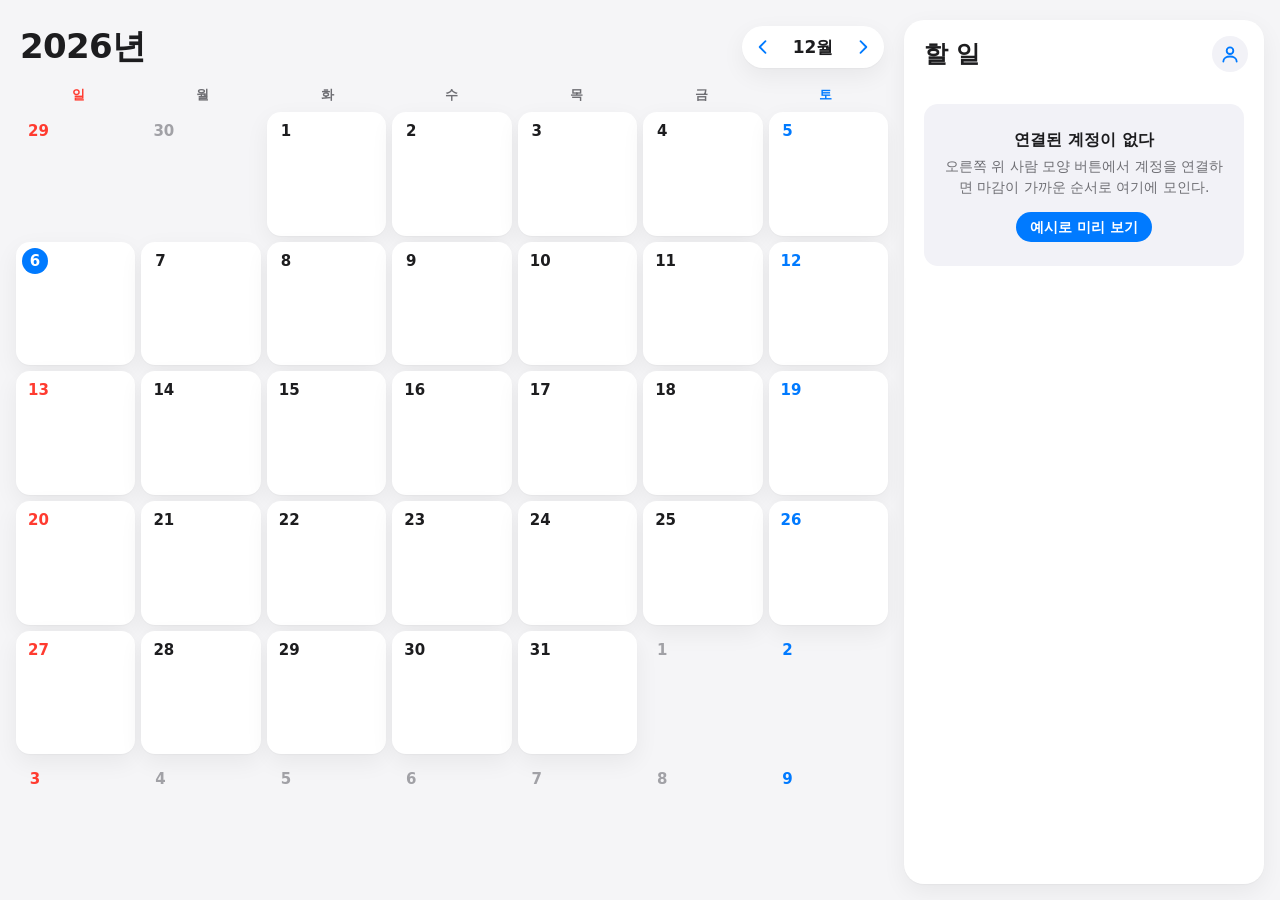
==== commit eaa931c7: "Add Google Classroom and Tasks integration - google.js signs in with Google Identity Services (token" ====
--- a/index.html
+++ b/index.html
@@ -155,8 +155,10 @@
 
   <div id="toast" class="toast" hidden role="status"></div>
 
+  <script src="config.js"></script>
   <script src="store.js"></script>
   <script src="sources.js"></script>
+  <script src="google.js"></script>
   <script src="app.js"></script>
 </body>
 </html>
--- a/styles.css
+++ b/styles.css
@@ -387,6 +387,16 @@
   transition: transform 0.2s var(--ease);
 }
 .pill-btn:active { transform: scale(0.94); }
+.pill-btn:disabled { opacity: 0.45; cursor: default; transform: none; }
+.account-actions { display: flex; flex-direction: column; align-items: flex-end; gap: 4px; flex-shrink: 0; }
+.link-btn { font-size: 12px; color: var(--text-2); padding: 2px 4px; }
+.link-btn:hover { color: var(--danger); }
+.account-error {
+  margin-top: 4px;
+  font-size: 12px;
+  line-height: 1.4;
+  color: var(--danger);
+}
 .pill-btn.ghost { background: var(--surface); color: var(--accent); }
 
 .task-list {
@@ -426,6 +436,42 @@
   flex-shrink: 0;
 }
 .task-main { flex: 1; min-width: 0; }
+.task-check {
+  width: 22px;
+  height: 22px;
+  margin-top: 1px;
+  border-radius: 50%;
+  border: 2px solid var(--c);
+  flex-shrink: 0;
+  position: relative;
+  transition: background-color 0.2s, transform 0.2s var(--ease);
+}
+.task-check:hover { background: color-mix(in srgb, var(--c) 15%, transparent); }
+.task-check:active { transform: scale(0.88); }
+.task-check.on { background: var(--c); }
+.task-check.on::after {
+  content: "";
+  position: absolute;
+  left: 6px;
+  top: 2px;
+  width: 5px;
+  height: 10px;
+  border: solid #fff;
+  border-width: 0 2px 2px 0;
+  transform: rotate(45deg);
+}
+.task-link {
+  align-self: center;
+  width: 28px;
+  height: 28px;
+  border-radius: 8px;
+  display: grid;
+  place-items: center;
+  color: var(--text-3);
+  flex-shrink: 0;
+}
+.task-link svg { width: 16px; height: 16px; }
+.task-link:hover { background: var(--surface-3); color: var(--accent); }
 .task-title {
   font-size: 15px;
   font-weight: 600;
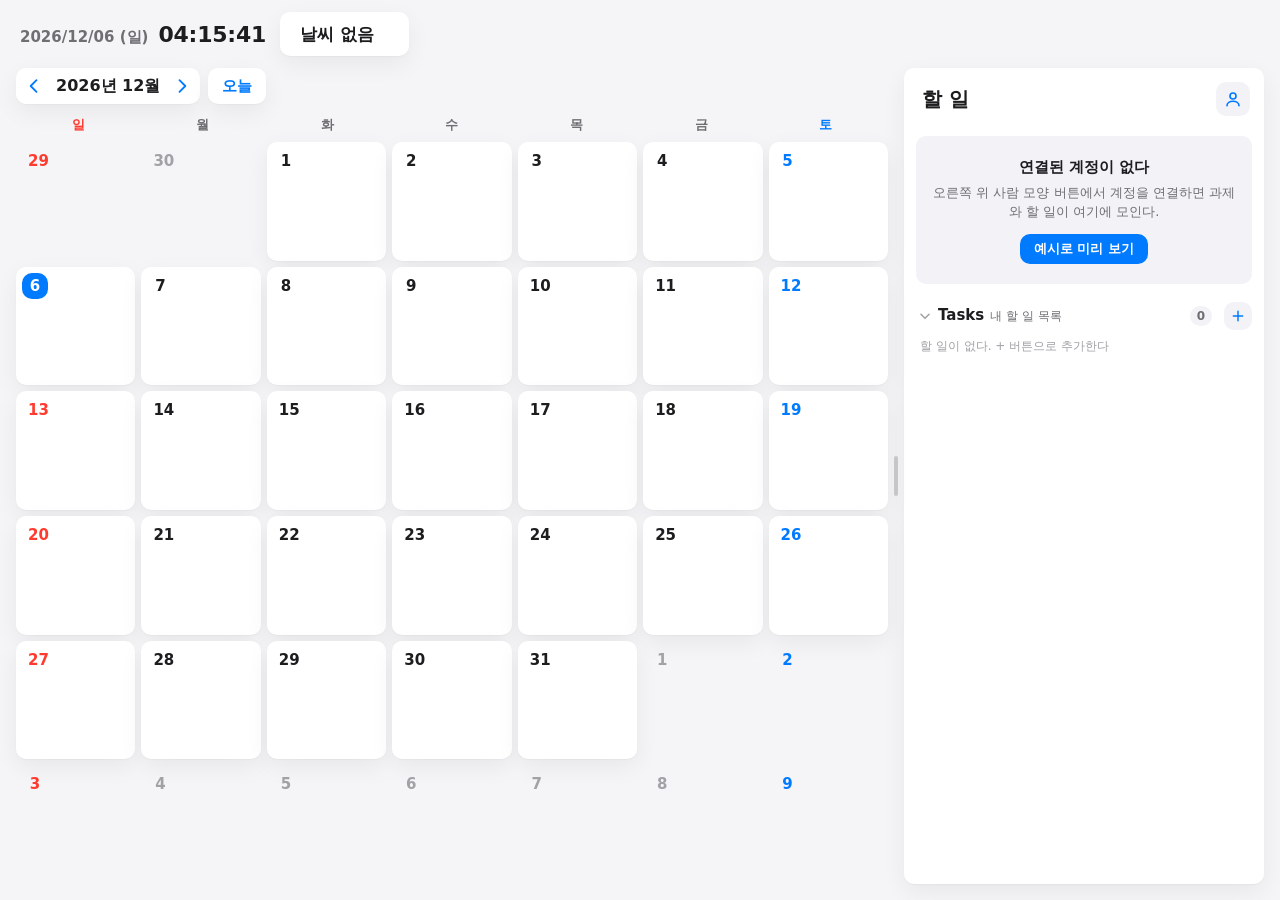
==== commit f724d957: "Rework UI: top status bar, multi-window timetables, task stacks - Top bar with date, seconds clock, " ====
--- a/index.html
+++ b/index.html
@@ -17,37 +17,61 @@
 </head>
 <body>
   <div id="app" class="app" data-tab="calendar">
-    <!-- 왼쪽: 달력 -->
-    <main id="calendar" class="pane calendar">
-      <header class="cal-header">
-        <h1 id="cal-year" class="cal-title"></h1>
-        <div class="segmented" role="group" aria-label="달 이동">
-          <button type="button" id="prev-month" class="seg-btn" aria-label="이전 달">
-            <svg viewBox="0 0 24 24" aria-hidden="true"><path d="M15 5l-7 7 7 7"/></svg>
+    <!-- 맨 위: 날짜, 시계, 날씨 -->
+    <header class="topbar">
+      <div class="clock">
+        <span id="clock-date" class="clock-date"></span>
+        <span id="clock-time" class="clock-time"></span>
+      </div>
+      <button type="button" id="wx-now" class="wx-now" aria-expanded="false" aria-controls="wx-hourly">
+        <span id="wx-icon" class="wx-icon" aria-hidden="true"></span>
+        <span class="wx-text">
+          <strong id="wx-temp"></strong>
+          <span id="wx-desc" class="wx-desc"></span>
+        </span>
+        <span id="wx-place" class="wx-place"></span>
+      </button>
+      <div id="wx-hourly" class="wx-hourly" aria-label="시간별 날씨"></div>
+    </header>
+
+    <div class="main">
+      <!-- 왼쪽: 달력 -->
+      <main id="calendar" class="pane calendar">
+        <header class="cal-header">
+          <div class="segmented" role="group" aria-label="달 이동">
+            <button type="button" id="prev-month" class="seg-btn" aria-label="이전 달">
+              <svg viewBox="0 0 24 24" aria-hidden="true"><path d="M15 5l-7 7 7 7"/></svg>
+            </button>
+            <span id="month-label" class="seg-text"></span>
+            <button type="button" id="next-month" class="seg-btn" aria-label="다음 달">
+              <svg viewBox="0 0 24 24" aria-hidden="true"><path d="M9 5l7 7-7 7"/></svg>
+            </button>
+          </div>
+          <button type="button" id="today-btn" class="soft-btn">오늘</button>
+        </header>
+        <div class="weekdays" aria-hidden="true">
+          <span class="sun">일</span><span>월</span><span>화</span><span>수</span><span>목</span><span>금</span><span class="sat">토</span>
+        </div>
+        <div id="grid" class="grid" role="grid"></div>
+      </main>
+
+      <!-- 달력과 할 일 사이 폭 조절 손잡이 -->
+      <div id="splitter" class="splitter" role="separator" aria-orientation="vertical" aria-label="달력과 할 일 폭 조절" tabindex="0"></div>
+
+      <!-- 오른쪽: 할 일 -->
+      <aside id="tasks" class="pane tasks">
+        <header class="tasks-header">
+          <h2 class="tasks-title">할 일</h2>
+          <button type="button" id="accounts-btn" class="icon-btn" aria-label="계정 연결" aria-expanded="false" aria-controls="accounts-wrap">
+            <svg viewBox="0 0 24 24" aria-hidden="true"><circle cx="12" cy="8" r="4"/><path d="M4 21c0-4 4-6 8-6s8 2 8 6"/></svg>
           </button>
-          <button type="button" id="month-label" class="seg-btn seg-text" title="이번 달로"></button>
-          <button type="button" id="next-month" class="seg-btn" aria-label="다음 달">
-            <svg viewBox="0 0 24 24" aria-hidden="true"><path d="M9 5l7 7-7 7"/></svg>
-          </button>
+        </header>
+        <div id="accounts-wrap" class="accounts-wrap" hidden>
+          <div id="accounts" class="accounts"></div>
         </div>
-      </header>
-      <div class="weekdays" aria-hidden="true">
-        <span class="sun">일</span><span>월</span><span>화</span><span>수</span><span>목</span><span>금</span><span class="sat">토</span>
-      </div>
-      <div id="grid" class="grid" role="grid"></div>
-    </main>
-
-    <!-- 오른쪽: 할 일 -->
-    <aside id="tasks" class="pane tasks">
-      <header class="tasks-header">
-        <h2 class="tasks-title">할 일</h2>
-        <button type="button" id="accounts-btn" class="round-btn" aria-label="계정 연결" aria-expanded="false">
-          <svg viewBox="0 0 24 24" aria-hidden="true"><circle cx="12" cy="8" r="4"/><path d="M4 21c0-4 4-6 8-6s8 2 8 6"/></svg>
-        </button>
-      </header>
-      <div id="accounts" class="accounts" hidden></div>
-      <div id="task-list" class="task-list"></div>
-    </aside>
+        <div id="task-list" class="task-list"></div>
+      </aside>
+    </div>
   </div>
 
   <!-- 폰에서 왼쪽/오른쪽 전환 -->
@@ -56,57 +80,59 @@
     <button type="button" role="tab" data-tab="tasks" aria-selected="false">할 일</button>
   </nav>
 
-  <!-- 하루 시간표 창 -->
-  <section id="win" class="win" hidden role="dialog" aria-labelledby="win-date">
-    <header id="win-titlebar" class="win-titlebar">
-      <div class="win-nav">
-        <button type="button" id="prev-day" class="tb-btn" aria-label="전날">
-          <svg viewBox="0 0 24 24" aria-hidden="true"><path d="M15 5l-7 7 7 7"/></svg>
-        </button>
-        <button type="button" id="next-day" class="tb-btn" aria-label="다음날">
-          <svg viewBox="0 0 24 24" aria-hidden="true"><path d="M9 5l7 7-7 7"/></svg>
+  <!-- 하루 시간표 창. 날짜마다 하나씩 복제해서 띄운다 -->
+  <template id="win-tpl">
+    <section class="win" role="dialog">
+      <header class="win-titlebar">
+        <div class="win-nav">
+          <button type="button" class="tb-btn" data-act="prev" aria-label="전날">
+            <svg viewBox="0 0 24 24" aria-hidden="true"><path d="M15 5l-7 7 7 7"/></svg>
+          </button>
+          <button type="button" class="tb-btn" data-act="next" aria-label="다음날">
+            <svg viewBox="0 0 24 24" aria-hidden="true"><path d="M9 5l7 7-7 7"/></svg>
+          </button>
+          <button type="button" class="tb-btn text" data-act="today">오늘</button>
+        </div>
+        <div class="win-heading">
+          <h2 class="win-date"></h2>
+          <p class="win-summary"></p>
+        </div>
+        <div class="win-controls">
+          <button type="button" class="tb-btn" data-act="min" aria-label="최소화" title="최소화">
+            <svg viewBox="0 0 24 24" aria-hidden="true"><path d="M6 12h12"/></svg>
+          </button>
+          <button type="button" class="tb-btn close" data-act="close" aria-label="닫기" title="닫기">
+            <svg viewBox="0 0 24 24" aria-hidden="true"><path d="M7 7l10 10M17 7L7 17"/></svg>
+          </button>
+        </div>
+      </header>
+      <div class="win-body">
+        <div class="timeline-scroll">
+          <div class="timeline">
+            <div class="hours"></div>
+            <div class="stacks"></div>
+            <div class="deadlines"></div>
+            <div class="now-line" hidden></div>
+          </div>
+        </div>
+        <div class="drag-tip" hidden></div>
+        <button type="button" class="fab" data-act="add" aria-label="스택 추가">
+          <svg viewBox="0 0 24 24" aria-hidden="true"><path d="M12 5v14M5 12h14"/></svg>
         </button>
       </div>
-      <div class="win-heading">
-        <h2 id="win-date" class="win-date"></h2>
-        <p id="win-summary" class="win-summary"></p>
-      </div>
-      <div class="win-controls">
-        <button type="button" id="win-min" class="tb-btn" aria-label="최소화" title="최소화">
-          <svg viewBox="0 0 24 24" aria-hidden="true"><path d="M6 12h12"/></svg>
-        </button>
-        <button type="button" id="win-close" class="tb-btn close" aria-label="닫기" title="닫기">
-          <svg viewBox="0 0 24 24" aria-hidden="true"><path d="M7 7l10 10M17 7L7 17"/></svg>
-        </button>
-      </div>
-    </header>
-    <div id="win-body" class="win-body">
-      <div id="timeline-scroll" class="timeline-scroll">
-        <div id="timeline" class="timeline">
-          <div id="hours" class="hours"></div>
-          <div id="stacks" class="stacks"></div>
-          <div id="deadlines" class="deadlines"></div>
-          <div id="now-line" class="now-line" hidden></div>
-        </div>
-      </div>
-      <div id="drag-tip" class="drag-tip" hidden></div>
-      <button type="button" id="add-stack" class="fab" aria-label="스택 추가">
-        <svg viewBox="0 0 24 24" aria-hidden="true"><path d="M12 5v14M5 12h14"/></svg>
-      </button>
-    </div>
-    <div class="rz n" data-dir="n"></div><div class="rz s" data-dir="s"></div>
-    <div class="rz e" data-dir="e"></div><div class="rz w" data-dir="w"></div>
-    <div class="rz ne" data-dir="ne"></div><div class="rz nw" data-dir="nw"></div>
-    <div class="rz se" data-dir="se"></div><div class="rz sw" data-dir="sw"></div>
-  </section>
+      <div class="rz n" data-dir="n"></div><div class="rz s" data-dir="s"></div>
+      <div class="rz e" data-dir="e"></div><div class="rz w" data-dir="w"></div>
+      <div class="rz ne" data-dir="ne"></div><div class="rz nw" data-dir="nw"></div>
+      <div class="rz se" data-dir="se"></div><div class="rz sw" data-dir="sw"></div>
+    </section>
+  </template>
+  <div id="windows"></div>
 
-  <!-- 최소화된 창 -->
-  <div id="dock" class="dock" hidden>
-    <button type="button" id="dock-item" class="dock-item">
-      <svg viewBox="0 0 24 24" aria-hidden="true"><rect x="4" y="5" width="16" height="15" rx="3"/><path d="M4 10h16M9 3v4M15 3v4"/></svg>
-      <span id="dock-label"></span>
-    </button>
-  </div>
+  <!-- 최소화된 창들 -->
+  <div id="dock" class="dock" hidden></div>
+
+  <!-- 할 일을 끄는 동안 손가락을 따라다니는 카드 -->
+  <div id="task-ghost" class="task-ghost" hidden></div>
 
   <!-- 스택 입력 시트 -->
   <div id="sheet-backdrop" class="sheet-backdrop" hidden></div>
@@ -119,7 +145,7 @@
     </header>
 
     <div class="group">
-      <input id="stack-name" class="name-input" maxlength="40" placeholder="일정 이름" enterkeyhint="done" required>
+      <input id="stack-name" class="name-input" maxlength="80" placeholder="일정 이름" enterkeyhint="done" required>
     </div>
 
     <div class="pickers">
@@ -159,6 +185,8 @@
   <script src="store.js"></script>
   <script src="sources.js"></script>
   <script src="google.js"></script>
+  <script src="microsoft.js"></script>
+  <script src="weather.js"></script>
   <script src="app.js"></script>
 </body>
 </html>
--- a/styles.css
+++ b/styles.css
@@ -10,6 +10,7 @@
   --line-strong: rgba(60, 60, 67, 0.22);
   --accent: #007aff;
   --danger: #ff3b30;
+  --warn: #ff9500;
   --sun: #ff3b30;
   --sat: #007aff;
   --src-classroom: #1e8e3e;
@@ -20,13 +21,12 @@
   --shadow-lg: 0 10px 40px rgba(0, 0, 0, 0.18);
   --backdrop: rgba(0, 0, 0, 0.18);
 
-  --r-sm: 10px;
-  --r-md: 14px;
-  --r-lg: 20px;
-  --r-xl: 28px;
+  /* 모든 둥근 모서리는 이 값 하나를 쓴다. 이보다 낮은 요소는 브라우저가 높이의 절반으로 줄인다 */
+  --r: 10px;
 
   --hour: 64px;
   --gutter: 54px;
+  --tasks-w: 360px;
   --ease: cubic-bezier(0.32, 0.72, 0, 1);
 
   --safe-t: env(safe-area-inset-top, 0px);
@@ -50,6 +50,7 @@
     --line-strong: rgba(84, 84, 88, 0.7);
     --accent: #0a84ff;
     --danger: #ff453a;
+    --warn: #ff9f0a;
     --sun: #ff453a;
     --sat: #0a84ff;
     --src-classroom: #34c759;
@@ -78,6 +79,7 @@
 body { overflow: hidden; }
 body.dragging, body.dragging * { cursor: grabbing !important; user-select: none; -webkit-user-select: none; }
 body.resizing, body.resizing * { user-select: none; -webkit-user-select: none; }
+body.col-resizing, body.col-resizing * { cursor: col-resize !important; user-select: none; -webkit-user-select: none; }
 
 button, input, output {
   font: inherit;
@@ -104,48 +106,94 @@
 
 [hidden] { display: none !important; }
 
-.round-btn {
-  width: 36px;
-  height: 36px;
-  border-radius: 50%;
+.icon-btn {
+  width: 34px;
+  height: 34px;
+  border-radius: var(--r);
   display: grid;
   place-items: center;
   background: var(--surface-2);
   color: var(--accent);
-  transition: transform 0.2s var(--ease), background-color 0.2s;
-}
-.round-btn:active { transform: scale(0.88); }
-.round-btn[aria-expanded="true"] { background: var(--accent); color: #fff; }
-
-/* ───────── 전체 배치: 왼쪽 달력 / 오른쪽 할 일 ───────── */
+  flex-shrink: 0;
+  transition: transform 0.2s var(--ease), background-color 0.2s, color 0.2s;
+}
+.icon-btn svg { width: 18px; height: 18px; }
+.icon-btn:active { transform: scale(0.88); }
+.icon-btn[aria-expanded="true"] { background: var(--accent); color: #fff; }
+
+.soft-btn {
+  height: 36px;
+  padding: 0 14px;
+  border-radius: var(--r);
+  background: var(--surface);
+  box-shadow: var(--shadow);
+  color: var(--accent);
+  font-size: 15px;
+  font-weight: 600;
+  transition: transform 0.2s var(--ease);
+}
+.soft-btn:active { transform: scale(0.94); }
+
+/* ───────── 전체 배치: 맨 위 줄 / 왼쪽 달력 / 오른쪽 할 일 ───────── */
 
 .app {
   position: fixed;
   inset: 0;
   display: flex;
-  gap: 16px;
-  padding: calc(var(--safe-t) + 20px) calc(var(--safe-r) + 16px) calc(var(--safe-b) + 16px) calc(var(--safe-l) + 16px);
+  flex-direction: column;
+  padding: calc(var(--safe-t) + 12px) calc(var(--safe-r) + 16px) calc(var(--safe-b) + 16px) calc(var(--safe-l) + 16px);
+}
+
+.main {
+  flex: 1;
+  min-height: 0;
+  display: flex;
 }
 
 .pane { min-width: 0; min-height: 0; }
-.calendar, .win-body, .tabbar, .dock { user-select: none; -webkit-user-select: none; }
+.calendar, .win-body, .tabbar, .dock, .topbar { user-select: none; -webkit-user-select: none; }
 
 .calendar {
   flex: 1;
+  min-width: 360px;
   display: flex;
   flex-direction: column;
 }
 
 .tasks {
-  width: 360px;
+  width: var(--tasks-w);
   flex-shrink: 0;
   display: flex;
   flex-direction: column;
   background: var(--surface);
-  border-radius: var(--r-lg);
+  border-radius: var(--r);
   box-shadow: var(--shadow);
   overflow: hidden;
 }
+
+/* 달력과 할 일 사이 손잡이. 가운데 짧은 막대가 보인다 */
+.splitter {
+  position: relative;
+  width: 16px;
+  flex-shrink: 0;
+  cursor: col-resize;
+  touch-action: none;
+  outline: none;
+}
+.splitter::after {
+  content: "";
+  position: absolute;
+  left: 50%;
+  top: 50%;
+  width: 4px;
+  height: 40px;
+  border-radius: var(--r);
+  background: var(--line-strong);
+  transform: translate(-50%, -50%);
+  transition: height 0.25s var(--ease), background-color 0.2s;
+}
+.splitter:hover::after, .splitter:focus-visible::after { height: 64px; background: var(--text-3); }
+.splitter.active::after { height: 96px; background: var(--accent); }
 
 .tabbar { display: none; }
 
@@ -153,19 +201,21 @@
   .app { padding-bottom: calc(var(--safe-b) + 76px); }
   .app[data-tab="calendar"] .tasks { display: none; }
   .app[data-tab="tasks"] .calendar { display: none; }
+  .splitter { display: none; }
+  .calendar { min-width: 0; }
   .tasks { width: auto; flex: 1; }
   .task-list { padding-bottom: 72px; }
 
   .tabbar {
     position: fixed;
-    z-index: 5;
+    z-index: 25;
     left: 50%;
     bottom: calc(var(--safe-b) + 14px);
     transform: translateX(-50%);
     display: flex;
     padding: 4px;
     gap: 2px;
-    border-radius: 999px;
+    border-radius: var(--r);
     background: color-mix(in srgb, var(--surface) 82%, transparent);
     -webkit-backdrop-filter: blur(20px) saturate(1.6);
     backdrop-filter: blur(20px) saturate(1.6);
@@ -174,7 +224,7 @@
   .tabbar button {
     height: 40px;
     padding: 0 22px;
-    border-radius: 999px;
+    border-radius: var(--r);
     font-size: 15px;
     font-weight: 600;
     color: var(--text-2);
@@ -183,36 +233,125 @@
   .tabbar button[aria-selected="true"] { background: var(--accent); color: #fff; }
 }
 
+/* ───────── 맨 위 줄: 날짜, 시계, 날씨 ───────── */
+
+.topbar {
+  display: flex;
+  align-items: center;
+  gap: 10px;
+  padding-bottom: 12px;
+  min-width: 0;
+}
+
+.clock {
+  display: flex;
+  align-items: baseline;
+  gap: 10px;
+  padding: 0 4px;
+  white-space: nowrap;
+  font-variant-numeric: tabular-nums;
+}
+.clock-date { font-size: 15px; font-weight: 600; color: var(--text-2); }
+.clock-time { font-size: 22px; font-weight: 700; letter-spacing: -0.01em; }
+
+.wx-now {
+  display: flex;
+  align-items: center;
+  gap: 8px;
+  height: 44px;
+  padding: 0 12px;
+  border-radius: var(--r);
+  background: var(--surface);
+  box-shadow: var(--shadow);
+  text-align: left;
+  white-space: nowrap;
+  flex-shrink: 0;
+  transition: transform 0.2s var(--ease);
+}
+.wx-now:active { transform: scale(0.97); }
+.wx-icon { font-size: 22px; line-height: 1; }
+.wx-text { display: flex; align-items: baseline; gap: 6px; }
+.wx-text strong { font-size: 17px; font-weight: 700; font-variant-numeric: tabular-nums; }
+.wx-desc { font-size: 12px; color: var(--text-2); }
+.wx-place { font-size: 12px; color: var(--text-2); padding-left: 8px; border-left: 1px solid var(--line); }
+
+.wx-hourly {
+  flex: 1;
+  min-width: 0;
+  display: flex;
+  gap: 2px;
+  height: 44px;
+  padding: 0 4px;
+  border-radius: var(--r);
+  background: var(--surface);
+  box-shadow: var(--shadow);
+  overflow-x: auto;
+  scrollbar-width: none;
+}
+.wx-hourly::-webkit-scrollbar { display: none; }
+.wx-hourly:empty { visibility: hidden; }
+.wx-h {
+  position: relative;
+  flex: 1 0 auto;
+  min-width: 52px;
+  display: grid;
+  grid-template-columns: auto auto;
+  grid-template-rows: 1fr 1fr;
+  align-items: center;
+  justify-content: center;
+  column-gap: 4px;
+  padding: 3px 4px;
+  font-variant-numeric: tabular-nums;
+}
+.wx-h + .wx-h::before {
+  content: "";
+  position: absolute;
+  left: -1px;
+  top: 10px;
+  bottom: 10px;
+  border-left: 1px solid var(--line);
+}
+.wx-h-time { grid-column: 1 / 3; text-align: center; font-size: 11px; color: var(--text-2); }
+.wx-h.now .wx-h-time { color: var(--accent); font-weight: 700; }
+.wx-h-icon { font-size: 15px; line-height: 1; }
+.wx-h-temp { font-size: 13px; font-weight: 600; }
+.wx-h-pop { font-size: 10px; color: var(--src-tasks); font-weight: 600; }
+
+@media (max-width: 639px) {
+  .app { padding-top: calc(var(--safe-t) + 8px); }
+  .topbar { flex-wrap: wrap; gap: 8px; padding-bottom: 10px; }
+  .clock { flex: 1; flex-direction: column; gap: 0; }
+  .clock-date { font-size: 12px; }
+  .clock-time { font-size: 20px; }
+  .wx-place { display: none; }
+  .wx-desc { display: none; }
+  /* 폰에서는 접어 두고 현재 날씨를 누르면 편다 */
+  .wx-hourly { display: none; flex-basis: 100%; }
+  .wx-hourly.show { display: flex; }
+}
+
 /* ───────── 달력 ───────── */
 
 .cal-header {
   display: flex;
   align-items: center;
-  justify-content: space-between;
-  gap: 12px;
-  padding: 4px 4px 16px;
-}
-
-.cal-title {
-  margin: 0;
-  font-size: 34px;
-  font-weight: 700;
-  letter-spacing: -0.02em;
+  gap: 8px;
+  padding: 0 0 12px;
 }
 
 .segmented {
   display: flex;
   align-items: center;
   background: var(--surface);
-  border-radius: 999px;
+  border-radius: var(--r);
   box-shadow: var(--shadow);
-  padding: 3px;
+  padding: 2px;
 }
 
 .seg-btn {
-  height: 36px;
-  min-width: 36px;
-  border-radius: 999px;
+  height: 32px;
+  min-width: 32px;
+  border-radius: var(--r);
   display: grid;
   place-items: center;
   color: var(--accent);
@@ -220,11 +359,11 @@
 }
 .seg-btn:active { transform: scale(0.92); background: var(--surface-2); }
 .seg-text {
-  min-width: 64px;
-  padding: 0 10px;
+  min-width: 108px;
+  padding: 0 6px;
+  text-align: center;
   font-weight: 700;
-  font-size: 17px;
-  color: var(--text);
+  font-size: 16px;
   font-variant-numeric: tabular-nums;
 }
 
@@ -258,7 +397,7 @@
   align-items: stretch;
   gap: 3px;
   padding: 6px;
-  border-radius: var(--r-md);
+  border-radius: var(--r);
   background: var(--surface);
   box-shadow: var(--shadow);
   text-align: left;
@@ -271,13 +410,14 @@
 .cell.outside .num { color: var(--text-3); }
 .cell.outside:hover { background: var(--surface); }
 .cell.open { box-shadow: 0 0 0 2px var(--accent); }
+.cell.drop-target { box-shadow: 0 0 0 2px var(--accent), 0 12px 28px rgba(0,0,0,0.12); transform: scale(1.04); background: color-mix(in srgb, var(--accent) 8%, var(--surface)); }
 
 .num {
   align-self: flex-start;
   min-width: 26px;
   height: 26px;
   padding: 0 6px;
-  border-radius: 999px;
+  border-radius: var(--r);
   display: grid;
   place-items: center;
   font-size: 15px;
@@ -303,7 +443,7 @@
   font-size: 11px;
   line-height: 16px;
   padding: 0 5px;
-  border-radius: 5px;
+  border-radius: var(--r);
   background: color-mix(in srgb, var(--c) 16%, transparent);
   color: color-mix(in srgb, var(--c) 70%, var(--text));
   white-space: nowrap;
@@ -323,12 +463,11 @@
 
 .dots { display: none; gap: 3px; justify-content: center; flex-wrap: wrap; }
 .dot { width: 6px; height: 6px; border-radius: 50%; background: var(--c); }
-.dot.due { border-radius: 1px; width: 8px; height: 3px; margin-top: 1.5px; }
+.dot.due { border-radius: var(--r); width: 8px; height: 3px; margin-top: 1.5px; }
 
 @media (max-width: 640px) {
-  .cal-title { font-size: 30px; }
   .grid { gap: 4px; }
-  .cell { padding: 5px 2px; align-items: center; border-radius: 12px; }
+  .cell { padding: 5px 2px; align-items: center; }
   .num { align-self: center; font-size: 16px; }
   .chips-mini { display: none; }
   .dots { display: flex; }
@@ -340,19 +479,19 @@
   display: flex;
   align-items: center;
   justify-content: space-between;
-  padding: 16px 16px 8px 20px;
+  padding: 14px 14px 8px 18px;
 }
 .tasks-title {
   margin: 0;
-  font-size: 24px;
+  font-size: 20px;
   font-weight: 700;
   letter-spacing: -0.01em;
 }
 
+.accounts-wrap { padding: 0 12px 8px; }
 .accounts {
-  margin: 4px 12px 8px;
   padding: 4px;
-  border-radius: var(--r-md);
+  border-radius: var(--r);
   background: var(--surface-2);
 }
 .account {
@@ -363,33 +502,36 @@
 }
 .account + .account { border-top: 1px solid var(--line); }
 .account-icon {
-  width: 32px;
-  height: 32px;
-  border-radius: 9px;
+  width: 30px;
+  height: 30px;
+  border-radius: var(--r);
   display: grid;
   place-items: center;
   color: #fff;
   font-weight: 700;
-  font-size: 15px;
+  font-size: 14px;
   flex-shrink: 0;
 }
 .account-text { flex: 1; min-width: 0; }
-.account-name { font-size: 15px; font-weight: 600; }
-.account-sub { font-size: 12px; color: var(--text-2); }
+.account-name { font-size: 14px; font-weight: 600; }
+.account-sub { font-size: 12px; color: var(--text-2); overflow-wrap: anywhere; }
+.account-opt { cursor: pointer; }
+.account-opt input { width: 18px; height: 18px; accent-color: var(--accent); flex-shrink: 0; }
 .pill-btn {
   height: 30px;
   padding: 0 14px;
-  border-radius: 999px;
+  border-radius: var(--r);
   background: var(--accent);
   color: #fff;
-  font-size: 14px;
+  font-size: 13px;
   font-weight: 600;
+  flex-shrink: 0;
   transition: transform 0.2s var(--ease);
 }
 .pill-btn:active { transform: scale(0.94); }
 .pill-btn:disabled { opacity: 0.45; cursor: default; transform: none; }
 .account-actions { display: flex; flex-direction: column; align-items: flex-end; gap: 4px; flex-shrink: 0; }
-.link-btn { font-size: 12px; color: var(--text-2); padding: 2px 4px; }
+.link-btn { font-size: 12px; color: var(--text-2); padding: 2px 4px; border-radius: var(--r); }
 .link-btn:hover { color: var(--danger); }
 .account-error {
   margin-top: 4px;
@@ -407,39 +549,118 @@
   overscroll-behavior: contain;
 }
 
-.task-group {
-  position: sticky;
+/* 묶음(학교 / 학교 외 / Tasks) */
+.sec { position: relative; margin-top: 6px; }
+.sec-head {
+  display: flex;
+  align-items: center;
+  gap: 6px;
+  padding: 6px 0 6px;
+}
+.sec-toggle {
+  flex: 1;
+  min-width: 0;
+  display: flex;
+  align-items: baseline;
+  gap: 6px;
+  padding: 4px 6px 4px 2px;
+  border-radius: var(--r);
+  text-align: left;
+}
+.sec-toggle .chev {
+  width: 14px;
+  height: 14px;
+  align-self: center;
+  color: var(--text-3);
+  stroke-width: 2.6;
+  transition: transform 0.35s var(--ease);
+}
+.sec-toggle[aria-expanded="true"] .chev { transform: rotate(90deg); }
+.sec-title { font-size: 15px; font-weight: 700; }
+.sec-sub { font-size: 12px; color: var(--text-2); white-space: nowrap; overflow: hidden; text-overflow: ellipsis; }
+.sec-count {
+  margin-left: auto;
+  align-self: center;
+  min-width: 22px;
+  height: 20px;
+  padding: 0 7px;
+  border-radius: var(--r);
+  display: grid;
+  place-items: center;
+  background: var(--surface-2);
+  color: var(--text-2);
+  font-size: 12px;
+  font-weight: 700;
+  font-variant-numeric: tabular-nums;
+}
+.sec-count.alert { background: color-mix(in srgb, var(--danger) 14%, transparent); color: var(--danger); }
+.sec-add { width: 28px; height: 28px; }
+.sec-add svg { width: 16px; height: 16px; }
+.sec-body { position: relative; }
+.sec-empty { margin: 2px 4px 8px; font-size: 12px; color: var(--text-3); }
+
+.sec-list { display: flex; flex-direction: column; gap: 6px; padding-bottom: 4px; }
+
+/* 접힌 묶음: 맨 앞 카드 뒤로 카드가 겹쳐 보인다 */
+.pile { position: relative; padding-bottom: 10px; cursor: pointer; }
+.pile[data-n="2"] { padding-bottom: 5px; }
+.pile[data-n="1"] { padding-bottom: 0; }
+.pile .task { position: relative; z-index: 2; box-shadow: 0 1px 3px rgba(0, 0, 0, 0.06); }
+.pile-layer {
+  position: absolute;
   top: 0;
-  z-index: 1;
-  margin: 0;
-  padding: 12px 8px 6px;
-  font-size: 13px;
-  font-weight: 600;
-  color: var(--text-2);
-  background: var(--surface);
-}
-.task-group.overdue { color: var(--danger); }
-
+  height: calc(100% - 10px);
+  border-radius: var(--r);
+  background: color-mix(in srgb, var(--surface-3) 80%, var(--text-3));
+  box-shadow: 0 1px 2px rgba(0, 0, 0, 0.08);
+}
+.pile[data-n="2"] .pile-layer { height: calc(100% - 5px); }
+.pile-layer.l1 { left: 8px; right: 8px; transform: translateY(5px); z-index: 1; opacity: 0.75; }
+.pile-layer.l2 { left: 16px; right: 16px; transform: translateY(10px); z-index: 0; opacity: 0.45; }
+.pile-more {
+  position: absolute;
+  z-index: 3;
+  right: 8px;
+  bottom: 0;
+  transform: translateY(2px);
+  padding: 0 6px;
+  border-radius: var(--r);
+  background: var(--text-2);
+  color: var(--surface);
+  font-size: 10px;
+  font-weight: 700;
+  line-height: 15px;
+}
+.pile:hover .task { background: var(--surface-3); }
+
+/* 할 일 카드 */
 .task {
-  display: flex;
-  gap: 10px;
-  padding: 10px;
-  border-radius: var(--r-sm);
-  transition: background-color 0.2s;
-}
-.task:hover { background: var(--surface-2); }
+  position: relative;
+  display: flex;
+  align-items: center;
+  gap: 8px;
+  padding: 7px 8px;
+  border-radius: var(--r);
+  background: var(--surface-2);
+  transition: background-color 0.2s, opacity 0.2s;
+  touch-action: pan-y;
+  -webkit-touch-callout: none;
+}
+.sec-list .task { cursor: grab; }
+.sec-list .task:hover { background: var(--surface-3); }
+.task.picked { opacity: 0.4; }
 
 .task-bar {
-  width: 4px;
-  border-radius: 4px;
+  width: 3px;
+  align-self: stretch;
+  border-radius: var(--r);
   background: var(--c);
   flex-shrink: 0;
 }
 .task-main { flex: 1; min-width: 0; }
 .task-check {
-  width: 22px;
-  height: 22px;
-  margin-top: 1px;
+  width: 18px;
+  height: 18px;
   border-radius: 50%;
   border: 2px solid var(--c);
   flex-shrink: 0;
@@ -452,83 +673,127 @@
 .task-check.on::after {
   content: "";
   position: absolute;
-  left: 6px;
-  top: 2px;
-  width: 5px;
-  height: 10px;
+  left: 4.5px;
+  top: 1.5px;
+  width: 4px;
+  height: 8px;
   border: solid #fff;
   border-width: 0 2px 2px 0;
   transform: rotate(45deg);
 }
 .task-link {
-  align-self: center;
-  width: 28px;
-  height: 28px;
-  border-radius: 8px;
+  width: 24px;
+  height: 24px;
+  border-radius: var(--r);
   display: grid;
   place-items: center;
   color: var(--text-3);
   flex-shrink: 0;
 }
-.task-link svg { width: 16px; height: 16px; }
-.task-link:hover { background: var(--surface-3); color: var(--accent); }
+.task-link svg { width: 14px; height: 14px; }
+.task-link:hover { background: var(--surface); color: var(--accent); }
 .task-title {
-  font-size: 15px;
+  font-size: 13px;
   font-weight: 600;
   line-height: 1.3;
+  white-space: nowrap;
   overflow: hidden;
   text-overflow: ellipsis;
-  display: -webkit-box;
-  -webkit-line-clamp: 2;
-  -webkit-box-orient: vertical;
 }
 .task-meta {
-  display: flex;
-  align-items: center;
-  flex-wrap: wrap;
-  gap: 4px 6px;
-  margin-top: 3px;
-  font-size: 12px;
+  margin-top: 1px;
+  font-size: 11px;
   color: var(--text-2);
-}
-.badge {
-  padding: 1px 6px;
-  border-radius: 5px;
+  white-space: nowrap;
+  overflow: hidden;
+  text-overflow: ellipsis;
+}
+.task-due {
+  display: flex;
+  flex-direction: column;
+  align-items: flex-end;
+  flex-shrink: 0;
   font-size: 11px;
-  font-weight: 600;
-  background: color-mix(in srgb, var(--c) 14%, transparent);
-  color: var(--c);
-}
-.task-due {
-  text-align: right;
-  flex-shrink: 0;
-  font-size: 12px;
   color: var(--text-2);
   font-variant-numeric: tabular-nums;
-}
-.task-due strong { display: block; font-size: 14px; color: var(--text); }
+  white-space: nowrap;
+}
+.task-due strong { font-size: 12px; color: var(--text); }
 .task.overdue .task-due strong { color: var(--danger); }
-.task.soon .task-due strong { color: #ff9500; }
+.task.soon .task-due strong { color: var(--warn); }
+
+/* 할 일 추가 입력줄 */
+.task-add {
+  display: flex;
+  gap: 6px;
+  margin-bottom: 6px;
+  padding: 6px;
+  border-radius: var(--r);
+  background: var(--surface-2);
+}
+.task-add input {
+  min-width: 0;
+  height: 30px;
+  padding: 0 8px;
+  border: 0;
+  border-radius: var(--r);
+  background: var(--surface);
+  font-size: 13px;
+  outline: none;
+}
+.task-add input:focus { box-shadow: 0 0 0 2px var(--accent); }
+.task-add-title { flex: 1; }
+.task-add-date { width: 128px; color: var(--text-2); }
+
+/* 끄는 동안 따라다니는 카드 */
+.task-ghost {
+  position: fixed;
+  z-index: 60;
+  left: 0;
+  top: 0;
+  max-width: 240px;
+  padding: 7px 10px 7px 13px;
+  border-radius: var(--r);
+  background: color-mix(in srgb, var(--c) 18%, var(--surface));
+  color: color-mix(in srgb, var(--c) 62%, var(--text));
+  box-shadow: var(--shadow-lg);
+  pointer-events: none;
+  display: flex;
+  flex-direction: column;
+  gap: 1px;
+}
+.task-ghost::before {
+  content: "";
+  position: absolute;
+  left: 4px;
+  top: 5px;
+  bottom: 5px;
+  width: 4px;
+  border-radius: var(--r);
+  background: var(--c);
+}
+.task-ghost strong { font-size: 13px; white-space: nowrap; overflow: hidden; text-overflow: ellipsis; }
+.task-ghost span { font-size: 11px; opacity: 0.85; font-variant-numeric: tabular-nums; }
 
 .empty {
-  margin: 24px 8px;
-  padding: 24px 18px;
-  border-radius: var(--r-md);
+  margin: 12px 0;
+  padding: 20px 16px;
+  border-radius: var(--r);
   background: var(--surface-2);
   text-align: center;
   color: var(--text-2);
-  font-size: 14px;
+  font-size: 13px;
   line-height: 1.5;
 }
-.empty strong { display: block; color: var(--text); font-size: 16px; margin-bottom: 4px; }
-.empty .pill-btn { margin-top: 14px; }
+.empty strong { display: block; color: var(--text); font-size: 15px; margin-bottom: 4px; }
+.empty .pill-btn { margin-top: 12px; }
 
 .demo-note {
-  margin: 4px 8px 0;
+  margin: 4px 0 0;
   padding: 8px 12px;
-  border-radius: var(--r-sm);
-  background: color-mix(in srgb, #ff9500 14%, transparent);
-  color: color-mix(in srgb, #ff9500 70%, var(--text));
+  border-radius: var(--r);
+  background: color-mix(in srgb, var(--warn) 14%, transparent);
+  color: color-mix(in srgb, var(--warn) 70%, var(--text));
   font-size: 13px;
   display: flex;
   align-items: center;
@@ -547,7 +812,7 @@
   min-width: 300px;
   min-height: 260px;
   background: var(--surface);
-  border-radius: 16px;
+  border-radius: var(--r);
   box-shadow: var(--shadow-win);
   transform-origin: 0 0;
   will-change: transform;
@@ -557,25 +822,29 @@
 
 .win-titlebar {
   display: grid;
-  grid-template-columns: auto 1fr auto;
+  grid-template-columns: 1fr auto 1fr;
   align-items: center;
   gap: 8px;
   padding: 8px 8px 8px 10px;
   border-bottom: 1px solid var(--line);
-  border-radius: 16px 16px 0 0;
+  border-radius: var(--r) var(--r) 0 0;
   background: color-mix(in srgb, var(--surface-2) 55%, var(--surface));
   cursor: grab;
   touch-action: none;
   user-select: none;
   -webkit-user-select: none;
 }
+/* 뒤에 있는 창은 제목 줄을 흐리게 */
+.win:not(.front) .win-titlebar { background: var(--surface); }
+.win:not(.front) .win-heading { opacity: 0.6; }
 
 .win-nav, .win-controls { display: flex; gap: 4px; }
+.win-controls { justify-content: flex-end; }
 
 .tb-btn {
-  width: 34px;
+  width: 32px;
   height: 30px;
-  border-radius: 8px;
+  border-radius: var(--r);
   display: grid;
   place-items: center;
   color: var(--text-2);
@@ -583,6 +852,7 @@
   transition: background-color 0.15s, color 0.15s, transform 0.15s;
 }
 .tb-btn svg { width: 18px; height: 18px; }
+.tb-btn.text { width: auto; padding: 0 8px; white-space: nowrap; font-size: 13px; font-weight: 600; color: var(--accent); }
 .tb-btn:hover { background: var(--surface-3); color: var(--text); }
 .tb-btn:active { transform: scale(0.92); }
 .tb-btn.close:hover { background: #e81123; color: #fff; }
@@ -597,6 +867,7 @@
   text-overflow: ellipsis;
 }
 .win-date .sun { color: var(--sun); }
+.win-date .sat { color: var(--sat); }
 .win-date .today { color: var(--accent); }
 .win-summary {
   margin: 1px 0 0;
@@ -611,7 +882,7 @@
   position: relative;
   flex: 1;
   min-height: 0;
-  border-radius: 0 0 16px 16px;
+  border-radius: 0 0 var(--r) var(--r);
   overflow: hidden;
 }
 
@@ -638,10 +909,16 @@
 
 .dock {
   position: fixed;
-  z-index: 9;
+  z-index: 19;
   left: 50%;
   bottom: calc(var(--safe-b) + 18px);
   transform: translateX(-50%);
+  display: flex;
+  flex-wrap: wrap;
+  justify-content: center;
+  gap: 8px;
+  width: max-content;
+  max-width: calc(100vw - 32px);
 }
 @media (max-width: 899px) {
   .dock { bottom: calc(var(--safe-b) + 72px); }
@@ -650,16 +927,18 @@
   display: flex;
   align-items: center;
   gap: 8px;
-  height: 44px;
-  padding: 0 18px 0 14px;
-  border-radius: 999px;
+  height: 42px;
+  padding: 0 16px 0 12px;
+  border-radius: var(--r);
   background: color-mix(in srgb, var(--surface) 85%, transparent);
   -webkit-backdrop-filter: blur(20px) saturate(1.6);
   backdrop-filter: blur(20px) saturate(1.6);
   box-shadow: var(--shadow-lg);
-  font-size: 15px;
+  font-size: 14px;
   font-weight: 600;
+  white-space: nowrap;
   color: var(--text);
+  flex-shrink: 0;
   transition: transform 0.25s var(--ease);
 }
 .dock-item svg { color: var(--accent); }
@@ -747,7 +1026,7 @@
   justify-content: flex-start;
   gap: 1px;
   padding: 5px 10px 5px 13px;
-  border-radius: var(--r-sm);
+  border-radius: var(--r);
   background: color-mix(in srgb, var(--c) 18%, var(--surface));
   color: color-mix(in srgb, var(--c) 62%, var(--text));
   text-align: left;
@@ -765,7 +1044,7 @@
   top: 4px;
   bottom: 4px;
   width: 4px;
-  border-radius: 4px;
+  border-radius: var(--r);
   background: var(--c);
 }
 .stack.selected .stack-card { box-shadow: 0 0 0 2px var(--c); }
@@ -798,6 +1077,24 @@
 .stack.tiny .stack-time { display: none; }
 .stack.tiny .stack-name { font-size: 12px; line-height: 1; }
 
+/* 할 일을 끌어 올렸을 때 놓일 자리 */
+.drop-preview {
+  position: absolute;
+  left: 0;
+  right: 0;
+  z-index: 6;
+  padding: 6px 10px;
+  border: 2px dashed var(--c);
+  border-radius: var(--r);
+  background: color-mix(in srgb, var(--c) 12%, transparent);
+  color: color-mix(in srgb, var(--c) 70%, var(--text));
+  font-size: 12px;
+  font-weight: 600;
+  font-variant-numeric: tabular-nums;
+  pointer-events: none;
+  transition: top 0.12s var(--ease);
+}
+
 /* 스택 손잡이: 위/아래는 시간, 왼쪽/오른쪽은 가로 폭 */
 .sh {
   position: absolute;
@@ -812,7 +1109,7 @@
   position: absolute;
   background: var(--surface);
   border: 2px solid var(--c);
-  border-radius: 999px;
+  border-radius: var(--r);
 }
 .sh.t, .sh.b { left: 20%; right: 20%; height: 14px; cursor: ns-resize; }
 .sh.t { top: -6px; } .sh.b { bottom: -6px; }
@@ -839,7 +1136,7 @@
   top: 10px;
   transform: translateX(-50%);
   padding: 6px 12px;
-  border-radius: 999px;
+  border-radius: var(--r);
   background: var(--text);
   color: var(--surface);
   font-size: 13px;
@@ -874,7 +1171,7 @@
   bottom: 2px;
   max-width: 75%;
   padding: 1px 8px;
-  border-radius: 6px 6px 0 6px;
+  border-radius: var(--r) var(--r) 0 var(--r);
   background: var(--c);
   color: #fff;
   font-size: 11px;
@@ -910,7 +1207,7 @@
   right: 0;
   padding: 14px;
   border: 1.5px dashed var(--line-strong);
-  border-radius: var(--r-sm);
+  border-radius: var(--r);
   color: var(--text-2);
   font-size: 14px;
   text-align: center;
@@ -921,9 +1218,9 @@
   position: absolute;
   right: 16px;
   bottom: 16px;
-  width: 54px;
-  height: 54px;
-  border-radius: 50%;
+  width: 52px;
+  height: 52px;
+  border-radius: var(--r);
   display: grid;
   place-items: center;
   background: var(--accent);
@@ -941,13 +1238,13 @@
 .sheet-backdrop {
   position: fixed;
   inset: 0;
-  z-index: 20;
+  z-index: 40;
   background: var(--backdrop);
 }
 
 .sheet {
   position: fixed;
-  z-index: 21;
+  z-index: 41;
   left: 0;
   right: 0;
   bottom: 0;
@@ -957,7 +1254,7 @@
   overflow-y: auto;
   padding: 8px calc(var(--safe-r) + 16px) calc(var(--safe-b) + 20px) calc(var(--safe-l) + 16px);
   background: var(--bg);
-  border-radius: var(--r-xl) var(--r-xl) 0 0;
+  border-radius: var(--r) var(--r) 0 0;
   box-shadow: var(--shadow-lg);
   will-change: transform;
 }
@@ -966,7 +1263,7 @@
   .sheet {
     top: 50%;
     bottom: auto;
-    border-radius: var(--r-xl);
+    border-radius: var(--r);
     padding-bottom: 20px;
     transform: translateY(-50%);
   }
@@ -977,7 +1274,7 @@
   width: 36px;
   height: 5px;
   margin: 0 auto 6px;
-  border-radius: 3px;
+  border-radius: var(--r);
   background: var(--line-strong);
 }
 
@@ -996,6 +1293,7 @@
   justify-self: start;
   height: 36px;
   padding: 0 4px;
+  border-radius: var(--r);
   color: var(--accent);
   font-size: 17px;
 }
@@ -1004,7 +1302,7 @@
 
 .group {
   background: var(--surface);
-  border-radius: var(--r-md);
+  border-radius: var(--r);
   padding: 12px;
   margin-bottom: 14px;
 }
@@ -1052,7 +1350,7 @@
   top: 50%;
   height: 36px;
   transform: translateY(-50%);
-  border-radius: 9px;
+  border-radius: var(--r);
   background: var(--surface-2);
   pointer-events: none;
 }
@@ -1074,7 +1372,7 @@
 }
 .wheel::-webkit-scrollbar { display: none; }
 .wheel.grabbing { scroll-snap-type: none; }
-.wheel:focus-visible { box-shadow: inset 0 0 0 2px var(--accent); border-radius: 9px; }
+.wheel:focus-visible { box-shadow: inset 0 0 0 2px var(--accent); border-radius: var(--r); }
 .wheel-pad { height: 72px; }
 .wheel-item {
   height: 36px;
@@ -1127,19 +1425,19 @@
   height: 34px;
   font-size: 16px;
   color: var(--accent);
-  border-radius: var(--r-sm);
+  border-radius: var(--r);
 }
 .row-btn.danger { color: var(--danger); font-weight: 500; }
 
 .toast {
   position: fixed;
-  z-index: 30;
+  z-index: 50;
   left: 50%;
   top: calc(var(--safe-t) + 16px);
   transform: translateX(-50%);
   max-width: calc(100% - 32px);
   padding: 10px 16px;
-  border-radius: 14px;
+  border-radius: var(--r);
   background: var(--text);
   color: var(--surface);
   font-size: 14px;
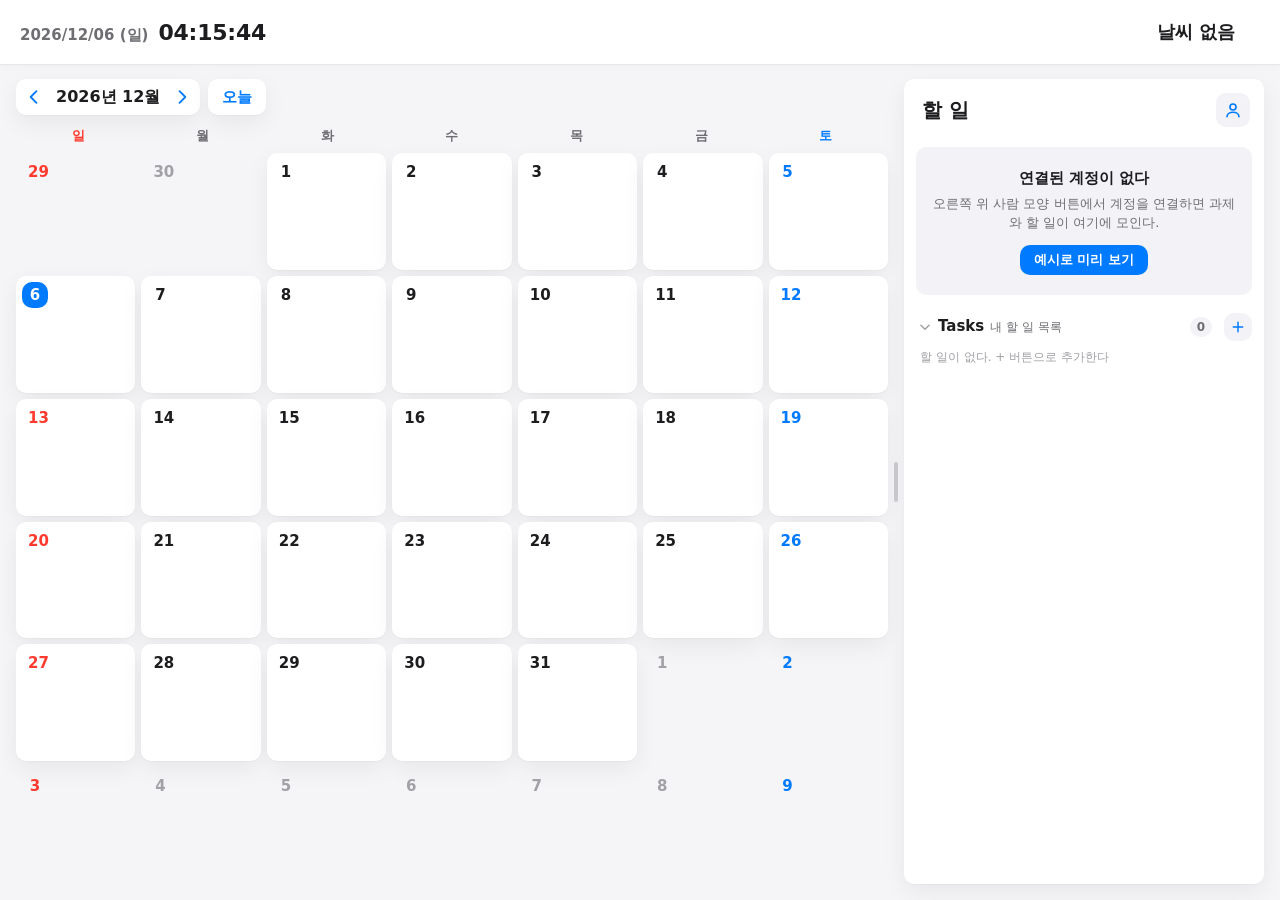
==== commit 23570a23: "White top band with temperature graph; slide to month of outside days - Top bar is now a full-width " ====
--- a/index.html
+++ b/index.html
@@ -23,6 +23,8 @@
         <span id="clock-date" class="clock-date"></span>
         <span id="clock-time" class="clock-time"></span>
       </div>
+      <!-- 오른쪽: 시간별 기온 그래프와 현재 날씨 -->
+      <div id="wx-hourly" class="wx-hourly" role="img" aria-label="시간별 기온"></div>
       <button type="button" id="wx-now" class="wx-now" aria-expanded="false" aria-controls="wx-hourly">
         <span id="wx-icon" class="wx-icon" aria-hidden="true"></span>
         <span class="wx-text">
@@ -31,7 +33,6 @@
         </span>
         <span id="wx-place" class="wx-place"></span>
       </button>
-      <div id="wx-hourly" class="wx-hourly" aria-label="시간별 날씨"></div>
     </header>
 
     <div class="main">
--- a/styles.css
+++ b/styles.css
@@ -154,10 +154,14 @@
 .calendar, .win-body, .tabbar, .dock, .topbar { user-select: none; -webkit-user-select: none; }
 
 .calendar {
+  position: relative;
   flex: 1;
   min-width: 360px;
   display: flex;
   flex-direction: column;
+  /* 달이 넘어갈 때 칸이 옆 패널 위로 밀려 나가지 않게. 그림자는 남긴다 */
+  overflow: clip;
+  overflow-clip-margin: 14px;
 }
 
 .tasks {
@@ -235,19 +239,25 @@
 
 /* ───────── 맨 위 줄: 날짜, 시계, 날씨 ───────── */
 
+/* 화면 폭 끝까지 이어지는 흰 띠. 아래 회색 영역과 경계선으로 나뉜다 */
 .topbar {
   display: flex;
   align-items: center;
-  gap: 10px;
-  padding-bottom: 12px;
+  gap: 12px;
   min-width: 0;
+  min-height: 64px;
+  margin: calc(-1 * (var(--safe-t) + 12px)) calc(-1 * (var(--safe-r) + 16px)) 14px calc(-1 * (var(--safe-l) + 16px));
+  padding: calc(var(--safe-t) + 6px) calc(var(--safe-r) + 16px) 6px calc(var(--safe-l) + 20px);
+  background: var(--surface);
+  border-bottom: 1px solid var(--line);
+  box-shadow: 0 1px 8px rgba(0, 0, 0, 0.03);
 }
 
 .clock {
+  flex: 1;
   display: flex;
   align-items: baseline;
   gap: 10px;
-  padding: 0 4px;
   white-space: nowrap;
   font-variant-numeric: tabular-nums;
 }
@@ -259,75 +269,60 @@
   align-items: center;
   gap: 8px;
   height: 44px;
-  padding: 0 12px;
-  border-radius: var(--r);
-  background: var(--surface);
-  box-shadow: var(--shadow);
+  padding: 0 10px;
+  border-radius: var(--r);
   text-align: left;
   white-space: nowrap;
   flex-shrink: 0;
-  transition: transform 0.2s var(--ease);
-}
+  transition: transform 0.2s var(--ease), background-color 0.2s;
+}
+.wx-now:hover { background: var(--surface-2); }
 .wx-now:active { transform: scale(0.97); }
-.wx-icon { font-size: 22px; line-height: 1; }
-.wx-text { display: flex; align-items: baseline; gap: 6px; }
-.wx-text strong { font-size: 17px; font-weight: 700; font-variant-numeric: tabular-nums; }
-.wx-desc { font-size: 12px; color: var(--text-2); }
-.wx-place { font-size: 12px; color: var(--text-2); padding-left: 8px; border-left: 1px solid var(--line); }
-
+.wx-icon { font-size: 24px; line-height: 1; }
+.wx-text { display: flex; flex-direction: column; line-height: 1.15; }
+.wx-text strong { font-size: 18px; font-weight: 700; font-variant-numeric: tabular-nums; }
+.wx-desc { font-size: 11px; color: var(--text-2); }
+.wx-place { font-size: 12px; color: var(--text-2); padding-left: 10px; border-left: 1px solid var(--line); }
+
+/* 시간별 기온 그래프 */
 .wx-hourly {
-  flex: 1;
-  min-width: 0;
-  display: flex;
-  gap: 2px;
-  height: 44px;
-  padding: 0 4px;
-  border-radius: var(--r);
-  background: var(--surface);
-  box-shadow: var(--shadow);
-  overflow-x: auto;
-  scrollbar-width: none;
-}
-.wx-hourly::-webkit-scrollbar { display: none; }
-.wx-hourly:empty { visibility: hidden; }
-.wx-h {
-  position: relative;
-  flex: 1 0 auto;
-  min-width: 52px;
-  display: grid;
-  grid-template-columns: auto auto;
-  grid-template-rows: 1fr 1fr;
-  align-items: center;
-  justify-content: center;
-  column-gap: 4px;
-  padding: 3px 4px;
+  width: min(440px, 36vw);
+  height: 52px;
+  flex-shrink: 0;
+}
+.wx-graph { display: block; width: 100%; height: 100%; overflow: visible; stroke: none; }
+.wx-line { fill: none; stroke: var(--warn); stroke-width: 2; stroke-linejoin: round; stroke-linecap: round; }
+.wx-fill-top { stop-color: var(--warn); stop-opacity: 0.16; }
+.wx-fill-bottom { stop-color: var(--warn); stop-opacity: 0; }
+.wx-hit { fill: transparent; }
+.wx-dot { fill: var(--warn); stroke: var(--surface); stroke-width: 2; opacity: 0; transition: opacity 0.15s; }
+.wx-pt.now .wx-dot, .wx-pt:hover .wx-dot { opacity: 1; }
+.wx-val, .wx-hr {
+  font-size: 10px;
+  text-anchor: middle;
   font-variant-numeric: tabular-nums;
-}
-.wx-h + .wx-h::before {
-  content: "";
-  position: absolute;
-  left: -1px;
-  top: 10px;
-  bottom: 10px;
-  border-left: 1px solid var(--line);
-}
-.wx-h-time { grid-column: 1 / 3; text-align: center; font-size: 11px; color: var(--text-2); }
-.wx-h.now .wx-h-time { color: var(--accent); font-weight: 700; }
-.wx-h-icon { font-size: 15px; line-height: 1; }
-.wx-h-temp { font-size: 13px; font-weight: 600; }
-.wx-h-pop { font-size: 10px; color: var(--src-tasks); font-weight: 600; }
+  fill: var(--text-2);
+  stroke: none;
+}
+.wx-val { font-weight: 600; fill: var(--text); opacity: 0; transition: opacity 0.15s; }
+.wx-val.on, .wx-pt:hover .wx-val { opacity: 1; }
+.wx-pt.now .wx-hr { fill: var(--accent); font-weight: 700; }
 
 @media (max-width: 639px) {
   .app { padding-top: calc(var(--safe-t) + 8px); }
-  .topbar { flex-wrap: wrap; gap: 8px; padding-bottom: 10px; }
-  .clock { flex: 1; flex-direction: column; gap: 0; }
+  .topbar {
+    flex-wrap: wrap;
+    gap: 4px 8px;
+    margin-top: calc(-1 * (var(--safe-t) + 8px));
+    margin-bottom: 10px;
+  }
+  .clock { flex-direction: column; gap: 0; }
   .clock-date { font-size: 12px; }
   .clock-time { font-size: 20px; }
   .wx-place { display: none; }
-  .wx-desc { display: none; }
-  /* 폰에서는 접어 두고 현재 날씨를 누르면 편다 */
-  .wx-hourly { display: none; flex-basis: 100%; }
-  .wx-hourly.show { display: flex; }
+  /* 폰에서는 그래프를 접어 두고 현재 날씨를 누르면 아래 줄에 편다 */
+  .wx-hourly { display: none; order: 3; width: 100%; }
+  .wx-hourly.show { display: block; }
 }
 
 /* ───────── 달력 ───────── */
@@ -379,6 +374,7 @@
 .weekdays .sun { color: var(--sun); }
 .weekdays .sat { color: var(--sat); }
 
+.grid-ghost { position: absolute; pointer-events: none; }
 .grid {
   flex: 1;
   min-height: 0;
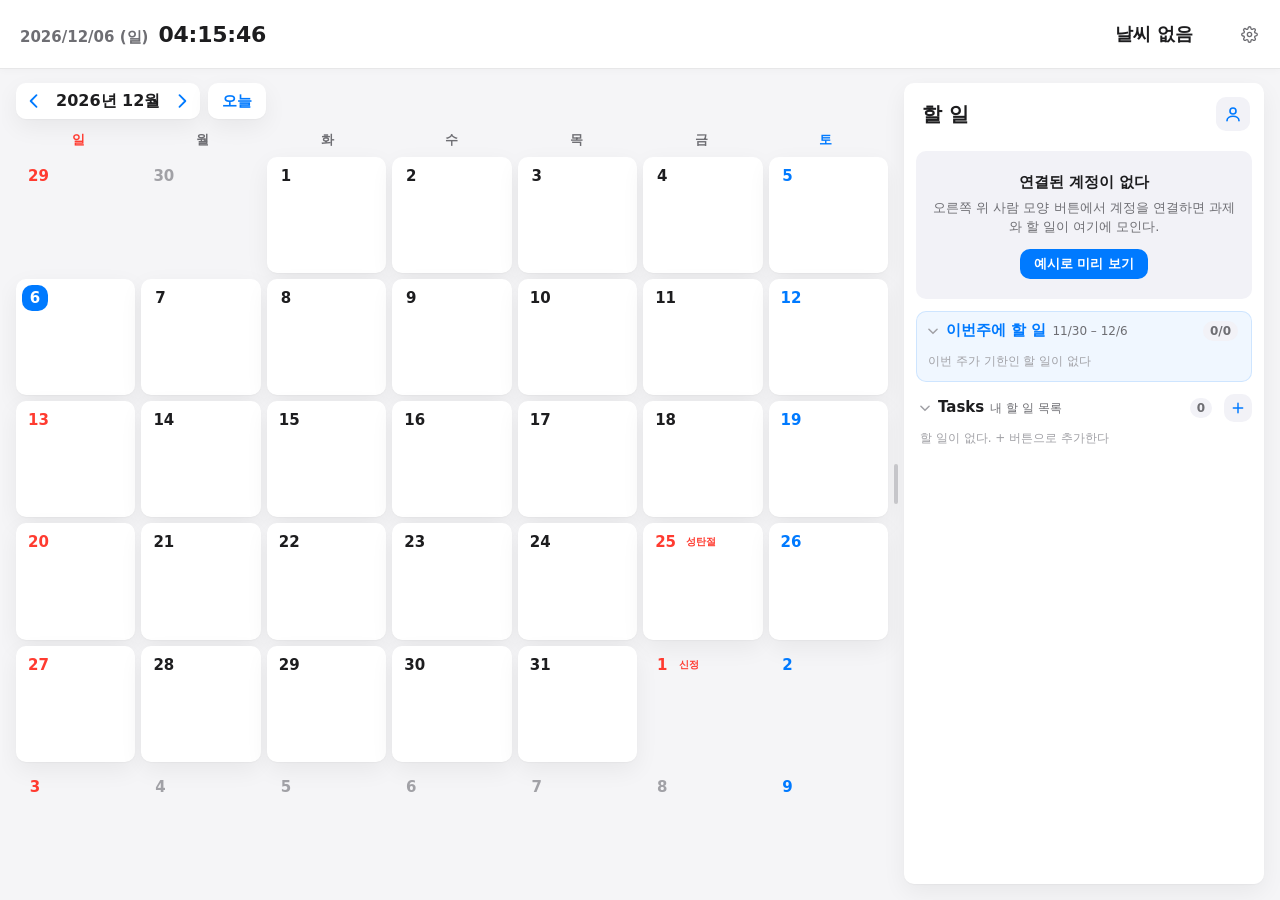
==== commit af930fa5: "School periods, no-overlap placement with splitting, week tasks, settings - placement.js: stacks nev" ====
--- a/index.html
+++ b/index.html
@@ -14,8 +14,22 @@
   <link rel="icon" href="icons/icon-192.png" type="image/png">
   <link rel="apple-touch-icon" href="icons/icon-180.png">
   <link rel="stylesheet" href="styles.css">
+  <script>
+    // 화면이 그려지기 전에 라이트/다크 설정을 먼저 적용해 깜빡임을 막는다
+    try {
+      var theme = (JSON.parse(localStorage.getItem('timetable.ui') || '{}') || {}).theme;
+      if (theme === 'light' || theme === 'dark') document.documentElement.dataset.theme = theme;
+    } catch (e) {}
+  </script>
 </head>
 <body>
+  <!-- 날씨 모드 배경: 하늘색·구름(뒤), 빗방울·눈송이(앞) -->
+  <div id="sky" class="sky" hidden aria-hidden="true">
+    <span class="blob b1"></span><span class="blob b2"></span><span class="blob b3"></span>
+    <span class="blob b4"></span><span class="blob b5"></span><span class="blob b6"></span>
+  </div>
+  <canvas id="sky-fx" class="sky-fx" hidden aria-hidden="true"></canvas>
+
   <div id="app" class="app" data-tab="calendar">
     <!-- 맨 위: 날짜, 시계, 날씨 -->
     <header class="topbar">
@@ -32,6 +46,9 @@
           <span id="wx-desc" class="wx-desc"></span>
         </span>
         <span id="wx-place" class="wx-place"></span>
+      </button>
+      <button type="button" id="settings-btn" class="gear-btn" aria-label="설정" aria-expanded="false" aria-controls="settings">
+        <svg viewBox="0 0 24 24" aria-hidden="true"><circle cx="12" cy="12" r="3"/><path d="M19.4 15a1.65 1.65 0 0 0 .33 1.82l.06.06a2 2 0 1 1-2.83 2.83l-.06-.06a1.65 1.65 0 0 0-1.82-.33 1.65 1.65 0 0 0-1 1.51V21a2 2 0 1 1-4 0v-.09A1.65 1.65 0 0 0 9 19.4a1.65 1.65 0 0 0-1.82.33l-.06.06a2 2 0 1 1-2.83-2.83l.06-.06a1.65 1.65 0 0 0 .33-1.82 1.65 1.65 0 0 0-1.51-1H3a2 2 0 1 1 0-4h.09A1.65 1.65 0 0 0 4.6 9a1.65 1.65 0 0 0-.33-1.82l-.06-.06a2 2 0 1 1 2.83-2.83l.06.06a1.65 1.65 0 0 0 1.82.33H9a1.65 1.65 0 0 0 1-1.51V3a2 2 0 1 1 4 0v.09a1.65 1.65 0 0 0 1 1.51 1.65 1.65 0 0 0 1.82-.33l.06-.06a2 2 0 1 1 2.83 2.83l-.06.06a1.65 1.65 0 0 0-.33 1.82V9a1.65 1.65 0 0 0 1.51 1H21a2 2 0 1 1 0 4h-.09a1.65 1.65 0 0 0-1.51 1z"/></svg>
       </button>
     </header>
 
@@ -99,6 +116,7 @@
           <p class="win-summary"></p>
         </div>
         <div class="win-controls">
+          <button type="button" class="tb-btn text school-btn" data-act="school" aria-pressed="false" title="이 날 학교 시간표 켜고 끄기">학교</button>
           <button type="button" class="tb-btn" data-act="min" aria-label="최소화" title="최소화">
             <svg viewBox="0 0 24 24" aria-hidden="true"><path d="M6 12h12"/></svg>
           </button>
@@ -111,6 +129,7 @@
         <div class="timeline-scroll">
           <div class="timeline">
             <div class="hours"></div>
+            <div class="school"></div>
             <div class="stacks"></div>
             <div class="deadlines"></div>
             <div class="now-line" hidden></div>
@@ -180,14 +199,47 @@
     </div>
   </form>
 
+  <!-- 설정 -->
+  <div id="settings" class="settings" hidden role="dialog" aria-labelledby="settings-title">
+    <h3 id="settings-title" class="settings-title">설정</h3>
+    <div class="set-row">
+      <div class="set-text"><div class="set-name">화면 모드</div></div>
+      <div id="theme-seg" class="seg" role="radiogroup" aria-label="화면 모드">
+        <button type="button" role="radio" data-v="system">시스템</button>
+        <button type="button" role="radio" data-v="light">라이트</button>
+        <button type="button" role="radio" data-v="dark">다크</button>
+      </div>
+    </div>
+    <label class="set-row">
+      <div class="set-text">
+        <div class="set-name">날씨 모드</div>
+        <div class="set-sub">지금 날씨로 배경이 바뀐다. 비·눈이 오면 빗방울이 칸에 맺혔다가 흘러내린다</div>
+      </div>
+      <input type="checkbox" id="wx-mode" class="switch">
+    </label>
+    <div id="wx-preview-row" class="set-row" hidden>
+      <div class="set-text"><div class="set-name">날씨 미리 보기</div></div>
+      <div id="wx-preview" class="seg" role="radiogroup" aria-label="날씨 미리 보기">
+        <button type="button" role="radio" data-v="auto">지금</button>
+        <button type="button" role="radio" data-v="clear">맑음</button>
+        <button type="button" role="radio" data-v="cloud">흐림</button>
+        <button type="button" role="radio" data-v="rain">비</button>
+        <button type="button" role="radio" data-v="snow">눈</button>
+      </div>
+    </div>
+  </div>
+
   <div id="toast" class="toast" hidden role="status"></div>
 
   <script src="config.js"></script>
   <script src="store.js"></script>
+  <script src="school.js"></script>
+  <script src="placement.js"></script>
   <script src="sources.js"></script>
   <script src="google.js"></script>
   <script src="microsoft.js"></script>
   <script src="weather.js"></script>
+  <script src="sky.js"></script>
   <script src="app.js"></script>
 </body>
 </html>
--- a/styles.css
+++ b/styles.css
@@ -37,8 +37,9 @@
   color-scheme: light dark;
 }
 
+/* 다크 색. 설정에서 '시스템'이면 기기 설정을, '라이트'·'다크'면 그 값을 따른다 */
 @media (prefers-color-scheme: dark) {
-  :root {
+  :root:not([data-theme="light"]) {
     --bg: #000000;
     --surface: #1c1c1e;
     --surface-2: #2c2c2e;
@@ -62,6 +63,31 @@
     --backdrop: rgba(0, 0, 0, 0.45);
   }
 }
+:root[data-theme="dark"] {
+  --bg: #000000;
+  --surface: #1c1c1e;
+  --surface-2: #2c2c2e;
+  --surface-3: #3a3a3c;
+  --text: #f5f5f7;
+  --text-2: #98989d;
+  --text-3: #636366;
+  --line: rgba(84, 84, 88, 0.45);
+  --line-strong: rgba(84, 84, 88, 0.7);
+  --accent: #0a84ff;
+  --danger: #ff453a;
+  --warn: #ff9f0a;
+  --sun: #ff453a;
+  --sat: #0a84ff;
+  --src-classroom: #34c759;
+  --src-tasks: #64a8ff;
+  --src-teams: #8b8fe8;
+  --shadow: 0 1px 2px rgba(0, 0, 0, 0.4), 0 8px 24px rgba(0, 0, 0, 0.3);
+  --shadow-win: 0 0 0 0.5px rgba(255, 255, 255, 0.14), 0 22px 70px rgba(0, 0, 0, 0.7);
+  --shadow-lg: 0 10px 40px rgba(0, 0, 0, 0.6);
+  --backdrop: rgba(0, 0, 0, 0.45);
+  color-scheme: dark;
+}
+:root[data-theme="light"] { color-scheme: light; }
 
 * { box-sizing: border-box; }
 
@@ -284,29 +310,56 @@
 .wx-desc { font-size: 11px; color: var(--text-2); }
 .wx-place { font-size: 12px; color: var(--text-2); padding-left: 10px; border-left: 1px solid var(--line); }
 
-/* 시간별 기온 그래프 */
+/* 시간별 기온 그래프: 가로축 시각, 세로축 기온 */
 .wx-hourly {
-  width: min(440px, 36vw);
-  height: 52px;
+  width: 300px;
+  height: 56px;
   flex-shrink: 0;
 }
 .wx-graph { display: block; width: 100%; height: 100%; overflow: visible; stroke: none; }
-.wx-line { fill: none; stroke: var(--warn); stroke-width: 2; stroke-linejoin: round; stroke-linecap: round; }
-.wx-fill-top { stop-color: var(--warn); stop-opacity: 0.16; }
-.wx-fill-bottom { stop-color: var(--warn); stop-opacity: 0; }
-.wx-hit { fill: transparent; }
-.wx-dot { fill: var(--warn); stroke: var(--surface); stroke-width: 2; opacity: 0; transition: opacity 0.15s; }
-.wx-pt.now .wx-dot, .wx-pt:hover .wx-dot { opacity: 1; }
-.wx-val, .wx-hr {
-  font-size: 10px;
-  text-anchor: middle;
+.wx-grid { stroke: var(--line); stroke-width: 1; stroke-dasharray: 2 3; }
+.wx-axis { stroke: var(--line-strong); stroke-width: 1; }
+.wx-ytick, .wx-xtick, .wx-val {
+  font-size: 9.5px;
   font-variant-numeric: tabular-nums;
   fill: var(--text-2);
   stroke: none;
 }
-.wx-val { font-weight: 600; fill: var(--text); opacity: 0; transition: opacity 0.15s; }
-.wx-val.on, .wx-pt:hover .wx-val { opacity: 1; }
-.wx-pt.now .wx-hr { fill: var(--accent); font-weight: 700; }
+.wx-ytick { text-anchor: end; }
+.wx-xtick { text-anchor: middle; }
+.wx-xtick.now { fill: var(--accent); font-weight: 700; }
+.wx-line { fill: none; stroke: var(--warn); stroke-width: 2; stroke-linejoin: round; stroke-linecap: round; }
+.wx-area { fill: url(#wx-fill); }
+.wx-fill-top { stop-color: var(--warn); stop-opacity: 0.22; }
+.wx-fill-bottom { stop-color: var(--warn); stop-opacity: 0; }
+.wx-hit { fill: transparent; }
+.wx-guide { stroke: var(--line-strong); stroke-width: 1; opacity: 0; }
+.wx-dot {
+  fill: var(--warn);
+  stroke: var(--surface);
+  stroke-width: 2;
+  opacity: 0;
+  transform-box: fill-box;
+  transform-origin: center;
+  transition: opacity 0.15s;
+}
+.wx-val { text-anchor: middle; font-weight: 700; fill: var(--text); opacity: 0; transition: opacity 0.15s; }
+.wx-pt.now .wx-dot, .wx-pt:hover .wx-dot, .wx-pt:hover .wx-val, .wx-pt:hover .wx-guide { opacity: 1; }
+
+/* 설정 버튼 */
+.gear-btn {
+  width: 30px;
+  height: 30px;
+  border-radius: var(--r);
+  display: grid;
+  place-items: center;
+  color: var(--text-2);
+  flex-shrink: 0;
+  transition: background-color 0.2s, color 0.2s, transform 0.4s var(--ease);
+}
+.gear-btn svg { width: 17px; height: 17px; stroke-width: 1.9; }
+.gear-btn:hover { background: var(--surface-2); color: var(--text); }
+.gear-btn[aria-expanded="true"] { color: var(--accent); transform: rotate(60deg); }
 
 @media (max-width: 639px) {
   .app { padding-top: calc(var(--safe-t) + 8px); }
@@ -322,6 +375,7 @@
   .wx-place { display: none; }
   /* 폰에서는 그래프를 접어 두고 현재 날씨를 누르면 아래 줄에 편다 */
   .wx-hourly { display: none; order: 3; width: 100%; }
+  .gear-btn { order: 2; }
   .wx-hourly.show { display: block; }
 }
 
@@ -1444,3 +1498,239 @@
 @media (prefers-reduced-motion: reduce) {
   *, *::before, *::after { transition-duration: 0.01ms !important; animation-duration: 0.01ms !important; }
 }
+
+/* ───────── 학교 시간표 배경 ───────── */
+
+.school {
+  position: absolute;
+  top: 0;
+  bottom: 96px;
+  left: calc(var(--gutter) + 4px);
+  right: 0;
+  pointer-events: none;
+}
+.period {
+  position: absolute;
+  left: 0;
+  right: 0;
+  border-radius: var(--r);
+  background: color-mix(in srgb, var(--accent) 7%, transparent);
+  border: 1px dashed color-mix(in srgb, var(--accent) 22%, transparent);
+}
+.period.lunch {
+  background: color-mix(in srgb, var(--warn) 7%, transparent);
+  border-color: color-mix(in srgb, var(--warn) 22%, transparent);
+}
+.period span {
+  position: absolute;
+  right: 8px;
+  bottom: 4px;
+  font-size: 11px;
+  font-weight: 600;
+  color: color-mix(in srgb, var(--accent) 45%, var(--text-3));
+  font-variant-numeric: tabular-nums;
+}
+.period.lunch span { color: color-mix(in srgb, var(--warn) 50%, var(--text-3)); }
+
+.school-btn { color: var(--text-3); }
+.school-btn[aria-pressed="true"] { color: var(--accent); background: color-mix(in srgb, var(--accent) 10%, transparent); }
+
+/* 교시에 들어간 스택: 길이·폭 손잡이가 없다 */
+.stack.period .sh { display: none; }
+.stack.period .stack-card { box-shadow: inset 0 0 0 1px color-mix(in srgb, var(--c) 35%, transparent); }
+/* 나뉜 스택의 뒤 조각 */
+.stack.cont .stack-card { border-top: 2px dotted color-mix(in srgb, var(--c) 60%, transparent); }
+
+.drop-preview.bad { border-style: solid; }
+
+.win-date .holiday { color: var(--sun); font-size: 12px; font-weight: 600; }
+
+/* 달력 칸의 공휴일 */
+.cell-head { display: flex; align-items: center; gap: 4px; min-width: 0; }
+.hol {
+  min-width: 0;
+  font-size: 10px;
+  font-weight: 600;
+  color: var(--sun);
+  white-space: nowrap;
+  overflow: hidden;
+  text-overflow: ellipsis;
+}
+.cell.holiday .num { color: var(--sun); }
+.cell.holiday.today .num { color: #fff; }
+@media (max-width: 640px) {
+  .cell-head { justify-content: center; }
+  .hol { display: none; }
+}
+
+/* ───────── 이번주에 할 일 ───────── */
+
+.sec.week {
+  margin: 8px 0 4px;
+  padding: 0 8px 4px;
+  border-radius: var(--r);
+  background: color-mix(in srgb, var(--accent) 6%, var(--surface));
+  box-shadow: inset 0 0 0 1px color-mix(in srgb, var(--accent) 14%, transparent);
+}
+.sec.week .task { background: var(--surface); }
+.sec.week .sec-title { color: var(--accent); }
+.task.done .task-title { text-decoration: line-through; color: var(--text-3); }
+.task.done .task-meta, .task.done .task-due { opacity: 0.55; }
+.sched {
+  width: 20px;
+  height: 20px;
+  display: grid;
+  place-items: center;
+  flex-shrink: 0;
+  color: var(--text-3);
+  opacity: 0.55;
+}
+.sched svg { width: 14px; height: 14px; }
+.sched.on { color: var(--accent); opacity: 1; }
+
+/* 모두 체크하고 시간표에도 올리면 아주 작게 */
+.sec.week.all-done { padding-bottom: 2px; }
+.sec.week.all-done .sec-head { padding: 2px 0; }
+.sec.week.all-done .sec-title { font-size: 11px; }
+.sec.week.all-done .sec-sub, .sec.week.all-done .sec-count { font-size: 9.5px; }
+.sec.week.all-done .sec-count { height: 15px; min-width: 18px; }
+.sec.week.all-done .sec-list { gap: 2px; }
+.sec.week.all-done .task { padding: 2px 6px; gap: 5px; }
+.sec.week.all-done .task-title { font-size: 10px; }
+.sec.week.all-done .task-meta, .sec.week.all-done .task-due span, .sec.week.all-done .task-link { display: none; }
+.sec.week.all-done .task-due strong { font-size: 9px; }
+.sec.week.all-done .task-check { width: 12px; height: 12px; border-width: 1.5px; }
+.sec.week.all-done .task-check.on::after { left: 2.5px; top: 0; width: 3px; height: 6px; border-width: 0 1.5px 1.5px 0; }
+.sec.week.all-done .sched svg { width: 10px; height: 10px; }
+.sec.week.all-done .sched { width: 12px; height: 12px; }
+
+/* ───────── 설정 ───────── */
+
+.settings {
+  position: fixed;
+  z-index: 45;
+  top: calc(var(--safe-t) + 60px);
+  right: calc(var(--safe-r) + 12px);
+  width: min(360px, calc(100vw - 24px));
+  padding: 14px;
+  border-radius: var(--r);
+  background: var(--surface);
+  box-shadow: var(--shadow-lg), 0 0 0 0.5px var(--line-strong);
+  transform-origin: top right;
+}
+.settings-title { margin: 0 2px 8px; font-size: 17px; font-weight: 700; }
+.set-row {
+  display: flex;
+  align-items: center;
+  justify-content: space-between;
+  gap: 12px;
+  padding: 10px 2px;
+}
+.set-row + .set-row { border-top: 1px solid var(--line); }
+label.set-row { cursor: pointer; }
+.set-text { min-width: 0; }
+.set-name { font-size: 14px; font-weight: 600; }
+.set-sub { margin-top: 2px; font-size: 11.5px; line-height: 1.4; color: var(--text-2); }
+.seg {
+  display: flex;
+  padding: 2px;
+  gap: 2px;
+  border-radius: var(--r);
+  background: var(--surface-2);
+  flex-shrink: 0;
+}
+.seg button {
+  height: 28px;
+  padding: 0 9px;
+  border-radius: var(--r);
+  font-size: 12.5px;
+  font-weight: 600;
+  color: var(--text-2);
+  white-space: nowrap;
+  transition: background-color 0.2s, color 0.2s;
+}
+.seg button[aria-checked="true"] { background: var(--surface); color: var(--text); box-shadow: 0 1px 3px rgba(0, 0, 0, 0.12); }
+.switch {
+  appearance: none;
+  -webkit-appearance: none;
+  position: relative;
+  width: 46px;
+  height: 28px;
+  margin: 0;
+  flex-shrink: 0;
+  border-radius: var(--r);
+  background: var(--surface-3);
+  cursor: pointer;
+  transition: background-color 0.25s;
+}
+.switch::after {
+  content: "";
+  position: absolute;
+  top: 3px;
+  left: 3px;
+  width: 22px;
+  height: 22px;
+  border-radius: calc(var(--r) - 3px);
+  background: #fff;
+  box-shadow: 0 1px 3px rgba(0, 0, 0, 0.25);
+  transition: transform 0.3s var(--ease);
+}
+.switch:checked { background: #34c759; }
+.switch:checked::after { transform: translateX(18px); }
+
+/* ───────── 날씨 모드 배경 ───────── */
+
+body.weather-mode { background: transparent; }
+.sky {
+  position: fixed;
+  inset: 0;
+  z-index: 0;
+  overflow: hidden;
+  pointer-events: none;
+  transition: background 1.2s ease;
+}
+.app { z-index: 1; }
+.sky-fx { position: fixed; inset: 0; z-index: 18; width: 100%; height: 100%; pointer-events: none; }
+
+/* 맑음: 푸른 파스텔 */
+.sky-clear { background: linear-gradient(180deg, #bcdcff 0%, #dcecff 45%, #f1f7ff 100%); }
+/* 흐림: 회색에 몽글몽글한 구름 */
+.sky-cloud { background: linear-gradient(180deg, #cfd5dc 0%, #e1e5ea 50%, #eef0f3 100%); }
+/* 비·눈: 가라앉은 하늘 */
+.sky-rain { background: linear-gradient(180deg, #a9b6c4 0%, #c7d0da 50%, #dde3ea 100%); }
+.sky-snow { background: linear-gradient(180deg, #d5dde6 0%, #e7ecf1 50%, #f4f6f9 100%); }
+:root[data-theme="dark"] .sky-clear, .sky-clear.night { background: linear-gradient(180deg, #0f2440 0%, #17365c 60%, #1d4270 100%); }
+:root[data-theme="dark"] .sky-cloud, .sky-cloud.night { background: linear-gradient(180deg, #1b1f25 0%, #252a31 100%); }
+:root[data-theme="dark"] .sky-rain, .sky-rain.night { background: linear-gradient(180deg, #11171e 0%, #1b232c 100%); }
+:root[data-theme="dark"] .sky-snow, .sky-snow.night { background: linear-gradient(180deg, #1a2129 0%, #27303a 100%); }
+@media (prefers-color-scheme: dark) {
+  :root:not([data-theme="light"]) .sky-clear { background: linear-gradient(180deg, #0f2440 0%, #17365c 60%, #1d4270 100%); }
+  :root:not([data-theme="light"]) .sky-cloud { background: linear-gradient(180deg, #1b1f25 0%, #252a31 100%); }
+  :root:not([data-theme="light"]) .sky-rain { background: linear-gradient(180deg, #11171e 0%, #1b232c 100%); }
+  :root:not([data-theme="light"]) .sky-snow { background: linear-gradient(180deg, #1a2129 0%, #27303a 100%); }
+}
+
+.blob {
+  position: absolute;
+  border-radius: 50%;
+  opacity: 0;
+  filter: blur(28px);
+  transition: opacity 1.2s ease;
+  animation: drift 60s ease-in-out infinite alternate;
+}
+.blob.b1 { width: 46vw; height: 30vh; left: -8vw; top: 6vh; }
+.blob.b2 { width: 38vw; height: 26vh; left: 30vw; top: -6vh; animation-duration: 75s; animation-delay: -20s; }
+.blob.b3 { width: 44vw; height: 30vh; right: -10vw; top: 14vh; animation-duration: 68s; animation-delay: -35s; }
+.blob.b4 { width: 36vw; height: 26vh; left: 8vw; bottom: 8vh; animation-duration: 82s; animation-delay: -10s; }
+.blob.b5 { width: 40vw; height: 28vh; right: 6vw; bottom: -4vh; animation-duration: 70s; animation-delay: -50s; }
+.blob.b6 { width: 30vw; height: 22vh; left: 42vw; top: 40vh; animation-duration: 90s; animation-delay: -28s; }
+.sky .blob { background: radial-gradient(closest-side, rgba(255, 255, 255, 0.95), rgba(255, 255, 255, 0)); }
+.sky-cloud .blob { opacity: 0.9; }
+.sky-rain .blob, .sky-snow .blob { opacity: 0.45; background: radial-gradient(closest-side, rgba(150, 160, 175, 0.9), rgba(150, 160, 175, 0)); }
+.sky-clear .blob.b2, .sky-clear .blob.b5 { opacity: 0.55; }
+:root[data-theme="dark"] .sky .blob { background: radial-gradient(closest-side, rgba(90, 100, 115, 0.6), rgba(90, 100, 115, 0)); }
+@keyframes drift {
+  from { transform: translate(0, 0) scale(1); }
+  to { transform: translate(6vw, 2vh) scale(1.12); }
+}
+
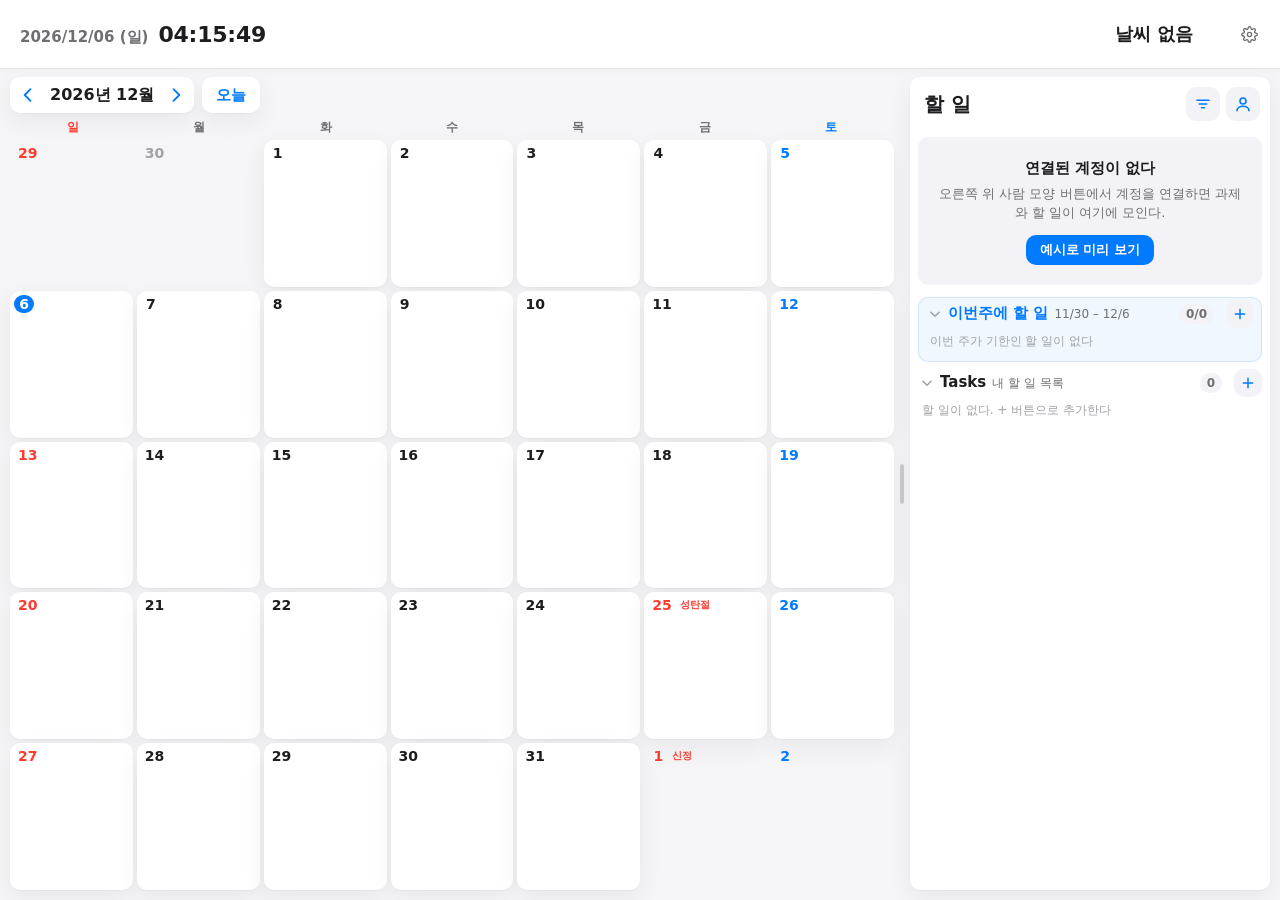
==== commit 92d9ea39: "Calendar cells scroll, chips beside the date, per-list Tasks sections, hideable sections - Calendar " ====
--- a/index.html
+++ b/index.html
@@ -80,12 +80,21 @@
       <aside id="tasks" class="pane tasks">
         <header class="tasks-header">
           <h2 class="tasks-title">할 일</h2>
-          <button type="button" id="accounts-btn" class="icon-btn" aria-label="계정 연결" aria-expanded="false" aria-controls="accounts-wrap">
-            <svg viewBox="0 0 24 24" aria-hidden="true"><circle cx="12" cy="8" r="4"/><path d="M4 21c0-4 4-6 8-6s8 2 8 6"/></svg>
-          </button>
+          <div class="tasks-tools">
+            <button type="button" id="secs-btn" class="icon-btn" aria-label="묶음 보이기·숨기기" title="묶음 보이기·숨기기" aria-expanded="false" aria-controls="sec-filter-wrap">
+              <svg viewBox="0 0 24 24" aria-hidden="true"><path d="M4 7h16M7 12h10M10 17h4"/></svg>
+            </button>
+            <button type="button" id="accounts-btn" class="icon-btn" aria-label="계정 연결" aria-expanded="false" aria-controls="accounts-wrap">
+              <svg viewBox="0 0 24 24" aria-hidden="true"><circle cx="12" cy="8" r="4"/><path d="M4 21c0-4 4-6 8-6s8 2 8 6"/></svg>
+            </button>
+          </div>
         </header>
         <div id="accounts-wrap" class="accounts-wrap" hidden>
           <div id="accounts" class="accounts"></div>
+        </div>
+        <!-- 묶음 보기: 필요 없는 묶음(학교, 학교 외, Tasks 목록)을 숨긴다 -->
+        <div id="sec-filter-wrap" class="sec-filter-wrap" hidden>
+          <div id="sec-filter" class="sec-filter" role="group" aria-label="보일 묶음"></div>
         </div>
         <div id="task-list" class="task-list"></div>
       </aside>
--- a/styles.css
+++ b/styles.css
@@ -167,7 +167,7 @@
   inset: 0;
   display: flex;
   flex-direction: column;
-  padding: calc(var(--safe-t) + 12px) calc(var(--safe-r) + 16px) calc(var(--safe-b) + 16px) calc(var(--safe-l) + 16px);
+  padding: calc(var(--safe-t) + 12px) calc(var(--safe-r) + 10px) calc(var(--safe-b) + 10px) calc(var(--safe-l) + 10px);
 }
 
 .main {
@@ -272,7 +272,7 @@
   gap: 12px;
   min-width: 0;
   min-height: 64px;
-  margin: calc(-1 * (var(--safe-t) + 12px)) calc(-1 * (var(--safe-r) + 16px)) 14px calc(-1 * (var(--safe-l) + 16px));
+  margin: calc(-1 * (var(--safe-t) + 12px)) calc(-1 * (var(--safe-r) + 10px)) 8px calc(-1 * (var(--safe-l) + 10px));
   padding: calc(var(--safe-t) + 6px) calc(var(--safe-r) + 16px) 6px calc(var(--safe-l) + 20px);
   background: var(--surface);
   border-bottom: 1px solid var(--line);
@@ -385,7 +385,7 @@
   display: flex;
   align-items: center;
   gap: 8px;
-  padding: 0 0 12px;
+  padding: 0 0 6px;
 }
 
 .segmented {
@@ -419,8 +419,8 @@
 .weekdays {
   display: grid;
   grid-template-columns: repeat(7, 1fr);
-  padding: 0 0 8px;
-  font-size: 13px;
+  padding: 0 0 4px;
+  font-size: 12px;
   font-weight: 600;
   color: var(--text-2);
   text-align: center;
@@ -435,7 +435,7 @@
   display: grid;
   grid-template-columns: repeat(7, minmax(0, 1fr));
   grid-template-rows: repeat(6, minmax(0, 1fr));
-  gap: 6px;
+  gap: 4px;
 }
 
 .cell {
@@ -446,7 +446,7 @@
   flex-direction: column;
   align-items: stretch;
   gap: 3px;
-  padding: 6px;
+  padding: 4px;
   border-radius: var(--r);
   background: var(--surface);
   box-shadow: var(--shadow);
@@ -464,13 +464,13 @@
 
 .num {
   align-self: flex-start;
-  min-width: 26px;
-  height: 26px;
-  padding: 0 6px;
+  min-width: 20px;
+  height: 18px; /* 칩 한 줄(16px + 간격 2px)과 같은 높이라 둘째 칩부터는 칸 폭을 다 쓴다 */
+  padding: 0 4px;
   border-radius: var(--r);
   display: grid;
   place-items: center;
-  font-size: 15px;
+  font-size: 14px;
   font-weight: 600;
   font-variant-numeric: tabular-nums;
 }
@@ -479,14 +479,17 @@
 .cell.today .num { background: var(--accent); color: #fff; }
 .cell.outside.today .num { opacity: 0.6; }
 
-.chips-mini {
+/* 칸 안쪽. 넘치면 칸 안에서 스크롤한다 */
+.cell-body {
   flex: 1;
-  display: flex;
-  flex-direction: column;
-  gap: 2px;
   min-height: 0;
-  overflow: hidden;
-}
+  overflow-y: auto;
+  overscroll-behavior: contain;
+  scrollbar-width: thin;
+  scrollbar-color: var(--line-strong) transparent;
+}
+.cell-body::-webkit-scrollbar { width: 4px; }
+.cell-body::-webkit-scrollbar-thumb { background: var(--line-strong); border-radius: 2px; }
 
 .mini {
   display: block;
@@ -496,10 +499,10 @@
   border-radius: var(--r);
   background: color-mix(in srgb, var(--c) 16%, transparent);
   color: color-mix(in srgb, var(--c) 70%, var(--text));
+  margin-bottom: 2px;
   white-space: nowrap;
-  overflow: hidden;
+  overflow: hidden; /* 날짜 숫자(float) 옆에서 남은 폭만 차지하게 한다 */
   text-overflow: ellipsis;
-  flex-shrink: 0;
 }
 .mini.due {
   background: none;
@@ -509,7 +512,6 @@
   color: var(--c);
   font-weight: 600;
 }
-.mini-more { font-size: 11px; color: var(--text-2); padding-left: 5px; }
 
 .dots { display: none; gap: 3px; justify-content: center; flex-wrap: wrap; }
 .dot { width: 6px; height: 6px; border-radius: 50%; background: var(--c); }
@@ -518,8 +520,9 @@
 @media (max-width: 640px) {
   .grid { gap: 4px; }
   .cell { padding: 5px 2px; align-items: center; }
-  .num { align-self: center; font-size: 16px; }
-  .chips-mini { display: none; }
+  .num { align-self: center; height: 24px; font-size: 16px; }
+  .cell-body { flex: none; overflow: hidden; }
+  .mini { display: none; }
   .dots { display: flex; }
 }
 
@@ -529,7 +532,7 @@
   display: flex;
   align-items: center;
   justify-content: space-between;
-  padding: 14px 14px 8px 18px;
+  padding: 10px 10px 4px 14px;
 }
 .tasks-title {
   margin: 0;
@@ -538,7 +541,48 @@
   letter-spacing: -0.01em;
 }
 
-.accounts-wrap { padding: 0 12px 8px; }
+.accounts-wrap { padding: 0 8px 6px; }
+.tasks-tools { display: flex; gap: 6px; }
+
+/* 묶음 보기 */
+#secs-btn { position: relative; }
+#secs-btn.has-hidden::after {
+  content: "";
+  position: absolute;
+  top: 5px;
+  right: 5px;
+  width: 6px;
+  height: 6px;
+  border-radius: 50%;
+  background: var(--accent);
+}
+#secs-btn.has-hidden[aria-expanded="true"]::after { background: #fff; }
+.sec-filter-wrap { padding: 0 8px 6px; }
+.sec-filter {
+  display: flex;
+  flex-wrap: wrap;
+  gap: 6px;
+  padding: 6px;
+  border-radius: var(--r);
+  background: var(--surface-2);
+}
+.sec-chip {
+  display: inline-flex;
+  align-items: center;
+  gap: 4px;
+  height: 28px;
+  padding: 0 10px;
+  border-radius: var(--r);
+  font-size: 13px;
+  font-weight: 600;
+  background: var(--surface);
+  color: var(--text-3);
+  box-shadow: inset 0 0 0 1px var(--line);
+  transition: background-color 0.2s, color 0.2s, transform 0.2s var(--ease);
+}
+.sec-chip:active { transform: scale(0.94); }
+.sec-chip[aria-pressed="true"] { background: var(--accent); color: #fff; box-shadow: none; }
+.sec-chip-tag { font-size: 10px; font-weight: 700; opacity: 0.7; }
 .accounts {
   padding: 4px;
   border-radius: var(--r);
@@ -595,17 +639,17 @@
   flex: 1;
   min-height: 0;
   overflow-y: auto;
-  padding: 0 12px 16px;
+  padding: 0 8px 12px;
   overscroll-behavior: contain;
 }
 
 /* 묶음(학교 / 학교 외 / Tasks) */
-.sec { position: relative; margin-top: 6px; }
+.sec { position: relative; margin-top: 2px; }
 .sec-head {
   display: flex;
   align-items: center;
   gap: 6px;
-  padding: 6px 0 6px;
+  padding: 3px 0;
 }
 .sec-toggle {
   flex: 1;
@@ -649,7 +693,7 @@
 .sec-body { position: relative; }
 .sec-empty { margin: 2px 4px 8px; font-size: 12px; color: var(--text-3); }
 
-.sec-list { display: flex; flex-direction: column; gap: 6px; padding-bottom: 4px; }
+.sec-list { display: flex; flex-direction: column; gap: 4px; padding-bottom: 4px; }
 
 /* 접힌 묶음: 맨 앞 카드 뒤로 카드가 겹쳐 보인다 */
 .pile { position: relative; padding-bottom: 10px; cursor: pointer; }
@@ -689,7 +733,7 @@
   display: flex;
   align-items: center;
   gap: 8px;
-  padding: 7px 8px;
+  padding: 5px 8px;
   border-radius: var(--r);
   background: var(--surface-2);
   transition: background-color 0.2s, opacity 0.2s;
@@ -1546,7 +1590,15 @@
 .win-date .holiday { color: var(--sun); font-size: 12px; font-weight: 600; }
 
 /* 달력 칸의 공휴일 */
-.cell-head { display: flex; align-items: center; gap: 4px; min-width: 0; }
+.cell-head {
+  float: left;
+  max-width: 100%;
+  display: flex;
+  align-items: center;
+  gap: 4px;
+  min-width: 0;
+  margin: 0 4px 0 0;
+}
 .hol {
   min-width: 0;
   font-size: 10px;
@@ -1559,14 +1611,14 @@
 .cell.holiday .num { color: var(--sun); }
 .cell.holiday.today .num { color: #fff; }
 @media (max-width: 640px) {
-  .cell-head { justify-content: center; }
+  .cell-head { float: none; justify-content: center; margin: 0; }
   .hol { display: none; }
 }
 
 /* ───────── 이번주에 할 일 ───────── */
 
 .sec.week {
-  margin: 8px 0 4px;
+  margin: 4px 0;
   padding: 0 8px 4px;
   border-radius: var(--r);
   background: color-mix(in srgb, var(--accent) 6%, var(--surface));
@@ -1603,6 +1655,8 @@
 .sec.week.all-done .task-check.on::after { left: 2.5px; top: 0; width: 3px; height: 6px; border-width: 0 1.5px 1.5px 0; }
 .sec.week.all-done .sched svg { width: 10px; height: 10px; }
 .sec.week.all-done .sched { width: 12px; height: 12px; }
+.sec.week.all-done .sec-add { width: 18px; height: 18px; }
+.sec.week.all-done .sec-add svg { width: 11px; height: 11px; }
 
 /* ───────── 설정 ───────── */
 
